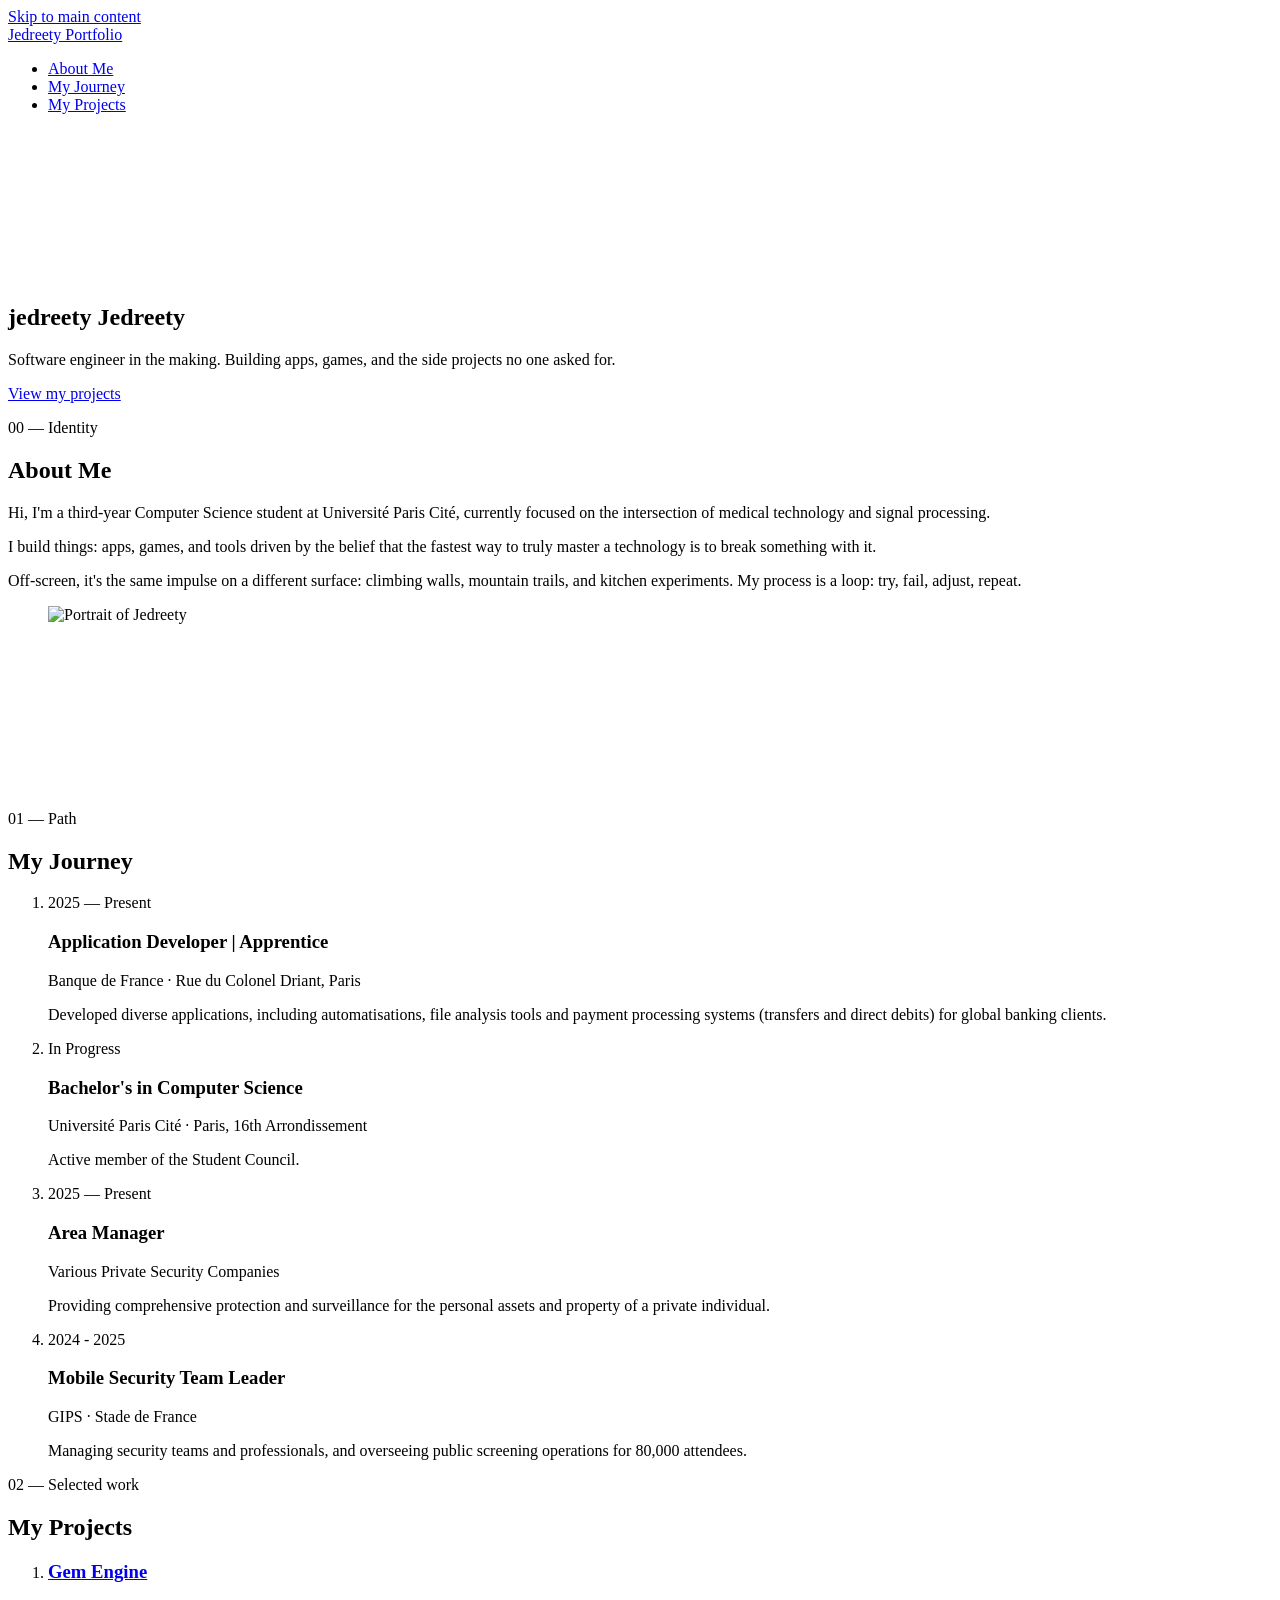
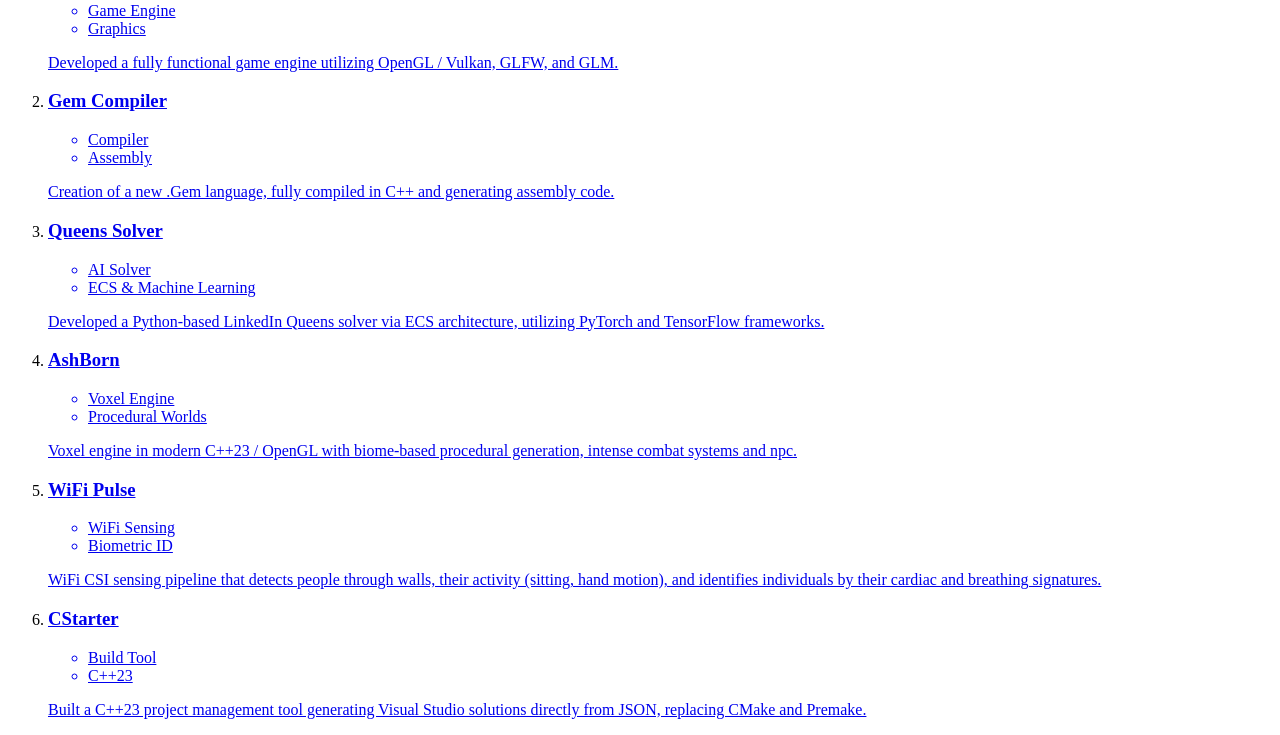
==== docs/index.html @ c73a179e "Add portfolio HTML at docs/index.html Add a new static portfolio page (docs/index.html). Includes he" ====
<!DOCTYPE html>
<html lang="en">
<head>
  <meta charset="UTF-8">
  <meta name="viewport" content="width=device-width, initial-scale=1.0">
  <meta name="theme-color" content="#050314">
  <meta name="description" content="Portfolio of Jedreety — projects, journey, and selected work.">

  <!-- Open Graph / social sharing -->
  <meta property="og:type" content="website">
  <meta property="og:title" content="Jedreety Portfolio">
  <meta property="og:description" content="Projects, journey, and selected work.">
  <!-- <meta property="og:image" content="assets/images/og-cover.jpg"> -->

  <title>Jedreety — Portfolio</title>

  <!-- Stylesheets — load order matters:
       tokens → base → components (shared atoms) → sections.
       Sections may override component defaults; the cascade
       relies on this order. -->
  <link rel="stylesheet" href="/Source/Styles/tokens.css">
  <link rel="stylesheet" href="/Source/Styles/base.css">
  <link rel="stylesheet" href="/Source/Styles/components.css">
  <link rel="stylesheet" href="/Source/Styles/header.css">
  <link rel="stylesheet" href="/Source/Styles/hero.css">
  <link rel="stylesheet" href="/Source/Styles/journey.css">
  <link rel="stylesheet" href="/Source/Styles/projects.css">

  <!-- Module entry. `defer` waits for HTML parse to finish
       before running, so DOMContentLoaded is reliable inside. -->
  <script type="module" src="/Source/Scripts/main.js" defer></script>
</head>

<body>

  <!-- =========================================================
       Skip link (a11y) — must be the first focusable element
       ========================================================= -->
  <a class="skip-link" href="#main">Skip to main content</a>


  <!-- =========================================================
       Site header (sticky)
       Brand on the left, primary nav on the right. The
       "My Projects" link is treated as a featured destination.
       ========================================================= -->
  <header class="site-header" id="site-header" data-component="header">
    <div class="site-header__inner">

      <a class="site-header__brand" href="#hero" aria-label="Jedreety Portfolio — back to top">
        <span class="site-header__brand-text"
              data-component="brand-scramble"
              data-phrases='["Jedreety Portfolio","Mehdi Portfolio"]'>Jedreety Portfolio</span>
      </a>

      <nav class="site-nav" aria-label="Primary">
        <ul class="site-nav__list">

          <li class="site-nav__item">
            <a class="site-nav__link" href="#about">About Me</a>
          </li>

          <li class="site-nav__item">
            <a class="site-nav__link" href="#journey">My Journey</a>
          </li>

          <li class="site-nav__item">
            <a class="site-nav__link site-nav__link--featured" href="#projects">My Projects</a>
          </li>

        </ul>
      </nav>

    </div>
  </header>


  <!-- =========================================================
       Main content
       ========================================================= -->
  <main id="main">

    <!-- =========================================================
         1. Hero
         The skylight video descends from the top of the viewport.
         The hero title cycles between "jedreety" and the real
         name via a Black Mirror-style character scramble
         (text-scramble.js). The aria-hidden span carries the
         visible text; the visually-hidden span carries the
         canonical name for assistive tech.
         Below the landing block, the About section lives within
         the hero — reached by scrolling, anchored by #about.
         ========================================================= -->
    <section class="hero" id="hero" aria-labelledby="hero-title">

      <video class="skylight skylight--hero"
             data-component="skylight-hero"
             autoplay muted loop playsinline
             preload="auto"
             aria-hidden="true">
        <source src="/Assets/Video/Hero/SkyLight.webm" type="video/webm">
        <source src="/Assets/Video/Hero/SkyLight.mp4"  type="video/mp4">
      </video>

      <div class="hero__cursor-glow"
           data-component="hero-cursor-glow"
           aria-hidden="true"></div>

      <div class="hero__landing">

        <h1 class="hero__title" id="hero-title">
          <span class="hero__name"
                data-component="brand-scramble"
                data-phrases='["jedreety","Mehdi"]'
                aria-hidden="true">jedreety</span>
          <span class="visually-hidden">Jedreety</span>
        </h1>

        <p class="hero__subtitle">
          Software engineer in the making. Building apps, games, and the side projects no one asked for.
        </p>

        <div class="hero__cta">
          <a class="button button--primary" href="#projects">
            View my projects
          </a>
          <!-- Alternative CTA, choose one:
          <a class="button button--ghost" href="#contact">Contact me</a>
          -->
        </div>

      </div>

      <!-- About Me — structured content sitting inside the dark
           area surrounding the skylight's landing point.
           Position & scale are tunable via three CSS variables
           on .hero__about (--about-y-shift, --about-x-shift,
           --about-scale), defined and overridden inside
           hero.css. Tune those, not this markup. -->
      <section class="hero__about" id="about" aria-labelledby="about-title">
        <div class="about-card">

          <div class="about-card__text">
            <p class="section-eyebrow">00 — Identity</p>
            <h2 class="about-card__title" id="about-title">About Me</h2>
            <div class="about-card__body">
              <p>
                Hi, I'm a third-year Computer Science student at
                Université Paris Cité, currently focused on the
                intersection of medical technology and signal processing.
              </p>
              <p>
                I build things: apps, games, and tools driven by the
                belief that the fastest way to truly master a
                technology is to break something with it.
              </p>
              <p>
                Off-screen, it's the same impulse on a different
                surface: climbing walls, mountain trails, and kitchen
                experiments. My process is a loop: try, fail, adjust, repeat.
              </p>
            </div>
          </div>

          <figure class="about-card__portrait">
            <img src="/Assets/Images/AboutMe/portrait.png"
                 alt="Portrait of Jedreety"
                 loading="lazy"
                 decoding="async">
          </figure>

        </div>
      </section>

    </section>


    <!-- =========================================================
         2. My Journey
         Vertical timeline (top → bottom). A second skylight
         video runs behind the timeline as a cascade — same
         source as the hero skylight, extended downward so the
         two sections share a luminous spine.
         Items alternate left/right via a modifier class.
         Structure is data-ready: JS will eventually replace the
         hardcoded items with entries from a data module.
         ========================================================= -->
    <section class="journey" id="journey" aria-labelledby="journey-title">

      <video class="skylight skylight--cascade"
             data-component="skylight-cascade"
             autoplay muted loop playsinline
             preload="metadata"
             aria-hidden="true">
        <source src="/Assets/Video/Hero/SkyLight.webm" type="video/webm">
        <source src="/Assets/Video/Hero/SkyLight.mp4"  type="video/mp4">
      </video>

      <div class="journey__inner">

        <header class="journey__header">
          <p class="section-eyebrow">01 — Path</p>
          <h2 class="journey__title section-title" id="journey-title">My Journey</h2>
        </header>

        <ol class="timeline" data-component="timeline">

          <li class="timeline__item timeline__item--left">
            <div class="timeline__marker" aria-hidden="true"></div>
            <article class="timeline__entry">
              <time class="timeline__date" datetime="2024">2025 — Present</time>
              <h3 class="timeline__role">Application Developer | Apprentice</h3>
              <p class="timeline__place">Banque de France · Rue du Colonel Driant, Paris</p>
              <p class="timeline__description">
                Developed diverse applications, including automatisations, file analysis tools and payment processing systems (transfers and direct debits) for global banking clients.
              </p>
            </article>
          </li>

          <li class="timeline__item timeline__item--right">
            <div class="timeline__marker" aria-hidden="true"></div>
            <article class="timeline__entry">
              <time class="timeline__date" datetime="2024">In Progress</time>
              <h3 class="timeline__role">Bachelor's in Computer Science</h3>
              <p class="timeline__place">Université Paris Cité · Paris, 16th Arrondissement</p>
              <p class="timeline__description">
                Active member of the Student Council.
              </p>
            </article>
          </li>

          <li class="timeline__item timeline__item--left">
            <div class="timeline__marker" aria-hidden="true"></div>
            <article class="timeline__entry">
              <time class="timeline__date" datetime="2024">2025 — Present</time>
              <h3 class="timeline__role">Area Manager</h3>
              <p class="timeline__place">Various Private Security Companies</p>
              <p class="timeline__description">
                Providing comprehensive protection and surveillance for the personal assets and property of a private individual.
              </p>
            </article>
          </li>

          <li class="timeline__item timeline__item--right">
            <div class="timeline__marker" aria-hidden="true"></div>
            <article class="timeline__entry">
              <time class="timeline__date" datetime="2024">2024 - 2025</time>
              <h3 class="timeline__role">Mobile Security Team Leader</h3>
              <p class="timeline__place">GIPS · Stade de France</p>
              <p class="timeline__description">
                Managing security teams and professionals, and overseeing public screening operations for 80,000 attendees.
              </p>
            </article>
          </li>

        </ol>

      </div>
    </section>


    <!-- =========================================================
         3. My Projects
         osu!-style selector. Fixed-height stage; strips cycle
         vertically, the selected one drifts left and the others
         curve to the right. The selected project's image fills
         the section backdrop (lightly blurred, with a violet/blue
         overlay that guards the section's identity from foreign
         palettes).
         Data-ready: each <li> carries data-image; JS wires the
         visuals. Add/remove items here, the JS adapts.
         ========================================================= -->
    <section class="projects" id="projects" aria-labelledby="projects-title">

      <!-- Backdrop: blurred copy of the selected project's image -->
      <div class="projects__backdrop" aria-hidden="true">
        <div class="projects__backdrop-image" data-component="projects-backdrop"></div>
        <div class="projects__backdrop-overlay"></div>
      </div>

      <!-- Liquid-glass seam: transition from the journey above -->
      <div class="projects__seam" aria-hidden="true"></div>

      <header class="projects__header">
        <p class="section-eyebrow">02 — Selected work</p>
        <h2 class="projects__title section-title" id="projects-title">My Projects</h2>
      </header>

      <div class="projects__stage" data-component="projects-carousel">
        <ol class="projects__list">

          <li class="projects__item" data-image="/Assets/Images/Projects/purple-triangle.png">
            <a class="project-strip" href="#" aria-label="Open Gem Engine">
              <div class="project-strip__bg" aria-hidden="true"></div>
              <div class="project-strip__overlay" aria-hidden="true"></div>
              <div class="project-strip__content">
                <div class="project-strip__header">
                  <h3 class="project-strip__title">Gem Engine</h3>
                  <ul class="project-strip__tags" aria-label="Tech stack">
                    <li class="project-strip__tag">Game Engine</li>
                    <li class="project-strip__tag">Graphics</li>
                  </ul>
                </div>
                <p class="project-strip__description">
                  Developed a fully functional game engine utilizing OpenGL / Vulkan, GLFW, and GLM.
                </p>
              </div>
            </a>
          </li>

          <li class="projects__item" data-image="/Assets/Images/Projects/website-2.png">
            <a class="project-strip" href="#" aria-label="Open Gem Compiler">
              <div class="project-strip__bg" aria-hidden="true"></div>
              <div class="project-strip__overlay" aria-hidden="true"></div>
              <div class="project-strip__content">
                <div class="project-strip__header">
                  <h3 class="project-strip__title">Gem Compiler</h3>
                  <ul class="project-strip__tags" aria-label="Tech stack">
                    <li class="project-strip__tag">Compiler</li>
                    <li class="project-strip__tag">Assembly</li>
                  </ul>
                </div>
                <p class="project-strip__description">
                  Creation of a new .Gem language, fully compiled in C++ and generating assembly code.
                </p>
              </div>
            </a>
          </li>

          <li class="projects__item" data-image="/Assets/Images/Projects/purple-triangle.png">
            <a class="project-strip" href="#" aria-label="Open Queens Solver">
              <div class="project-strip__bg" aria-hidden="true"></div>
              <div class="project-strip__overlay" aria-hidden="true"></div>
              <div class="project-strip__content">
                <div class="project-strip__header">
                  <h3 class="project-strip__title">Queens Solver</h3>
                  <ul class="project-strip__tags" aria-label="Tech stack">
                    <li class="project-strip__tag">AI Solver</li>
                    <li class="project-strip__tag">ECS & Machine Learning</li>
                  </ul>
                </div>
                <p class="project-strip__description">
                  Developed a Python-based LinkedIn Queens solver via ECS architecture, utilizing PyTorch and TensorFlow frameworks.
                </p>
              </div>
            </a>
          </li>

          <li class="projects__item" data-image="/Assets/Images/Projects/ashborn.png">
            <a class="project-strip" href="#" aria-label="Open AshBorn">
              <div class="project-strip__bg" aria-hidden="true"></div>
              <div class="project-strip__overlay" aria-hidden="true"></div>
              <div class="project-strip__content">
                <div class="project-strip__header">
                  <h3 class="project-strip__title">AshBorn</h3>
                  <ul class="project-strip__tags" aria-label="Tech stack">
                    <li class="project-strip__tag">Voxel Engine</li>
                    <li class="project-strip__tag">Procedural Worlds</li>
                  </ul>
                </div>
                <p class="project-strip__description">
                  Voxel engine in modern C++23 / OpenGL with biome-based procedural generation, intense combat systems and npc.
                </p>
              </div>
            </a>
          </li>

          <li class="projects__item" data-image="/Assets/Images/Projects/wifi-pulse.png">
            <a class="project-strip" href="#" aria-label="Open WiFi Pulse">
              <div class="project-strip__bg" aria-hidden="true"></div>
              <div class="project-strip__overlay" aria-hidden="true"></div>
              <div class="project-strip__content">
                <div class="project-strip__header">
                  <h3 class="project-strip__title">WiFi Pulse</h3>
                  <ul class="project-strip__tags" aria-label="Tech stack">
                    <li class="project-strip__tag">WiFi Sensing</li>
                    <li class="project-strip__tag">Biometric ID</li>
                  </ul>
                </div>
                <p class="project-strip__description">
                  WiFi CSI sensing pipeline that detects people through walls, their activity (sitting, hand motion), and identifies individuals by their cardiac and breathing signatures.
                </p>
              </div>
            </a>
          </li>

          <li class="projects__item" data-image="/Assets/Images/Projects/cstarter.png">
            <a class="project-strip" href="#" aria-label="Open CStarter">
              <div class="project-strip__bg" aria-hidden="true"></div>
              <div class="project-strip__overlay" aria-hidden="true"></div>
              <div class="project-strip__content">
                <div class="project-strip__header">
                  <h3 class="project-strip__title">CStarter</h3>
                  <ul class="project-strip__tags" aria-label="Tech stack">
                    <li class="project-strip__tag">Build Tool</li>
                    <li class="project-strip__tag">C++23</li>
                  </ul>
                </div>
                <p class="project-strip__description">
                  Built a C++23 project management tool generating Visual Studio solutions directly from JSON, replacing CMake and Premake.
                </p>
              </div>
            </a>
          </li>

        </ol>
      </div>
    </section>

  </main>

</body>
</html>
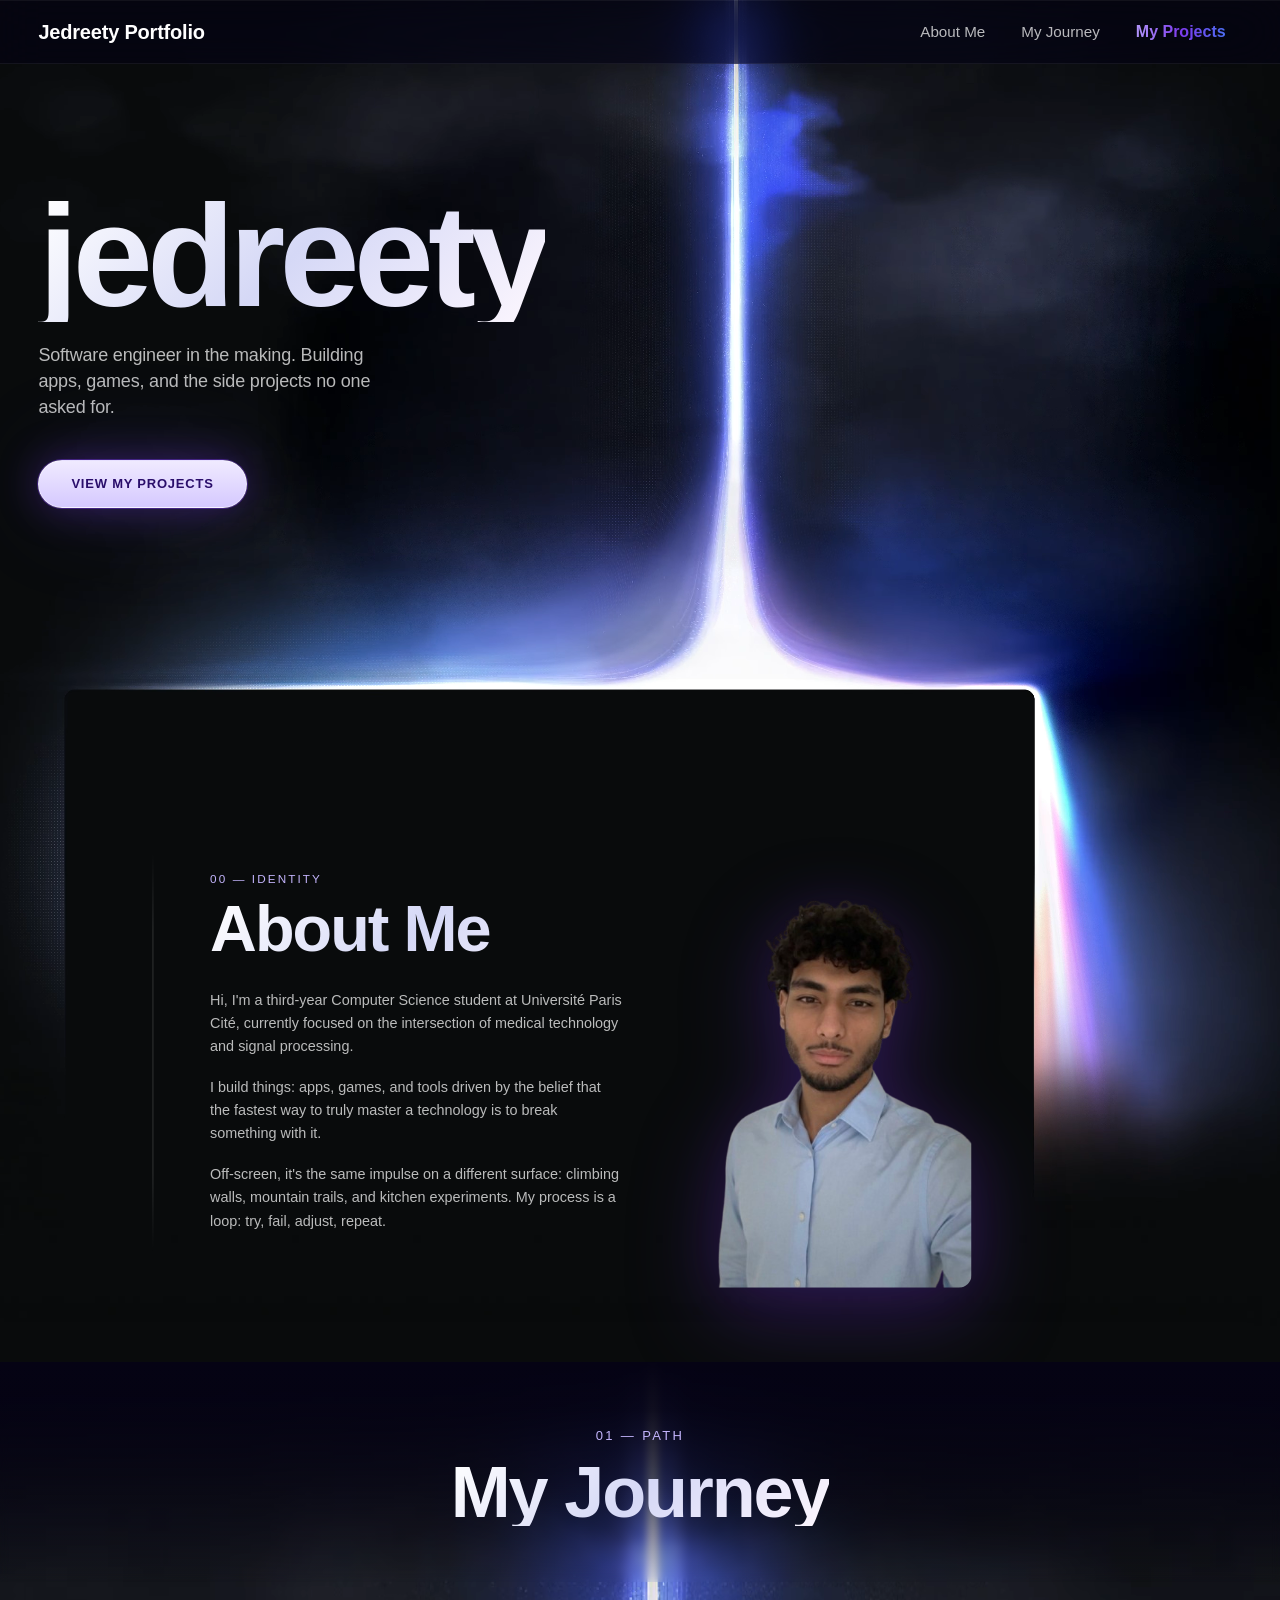
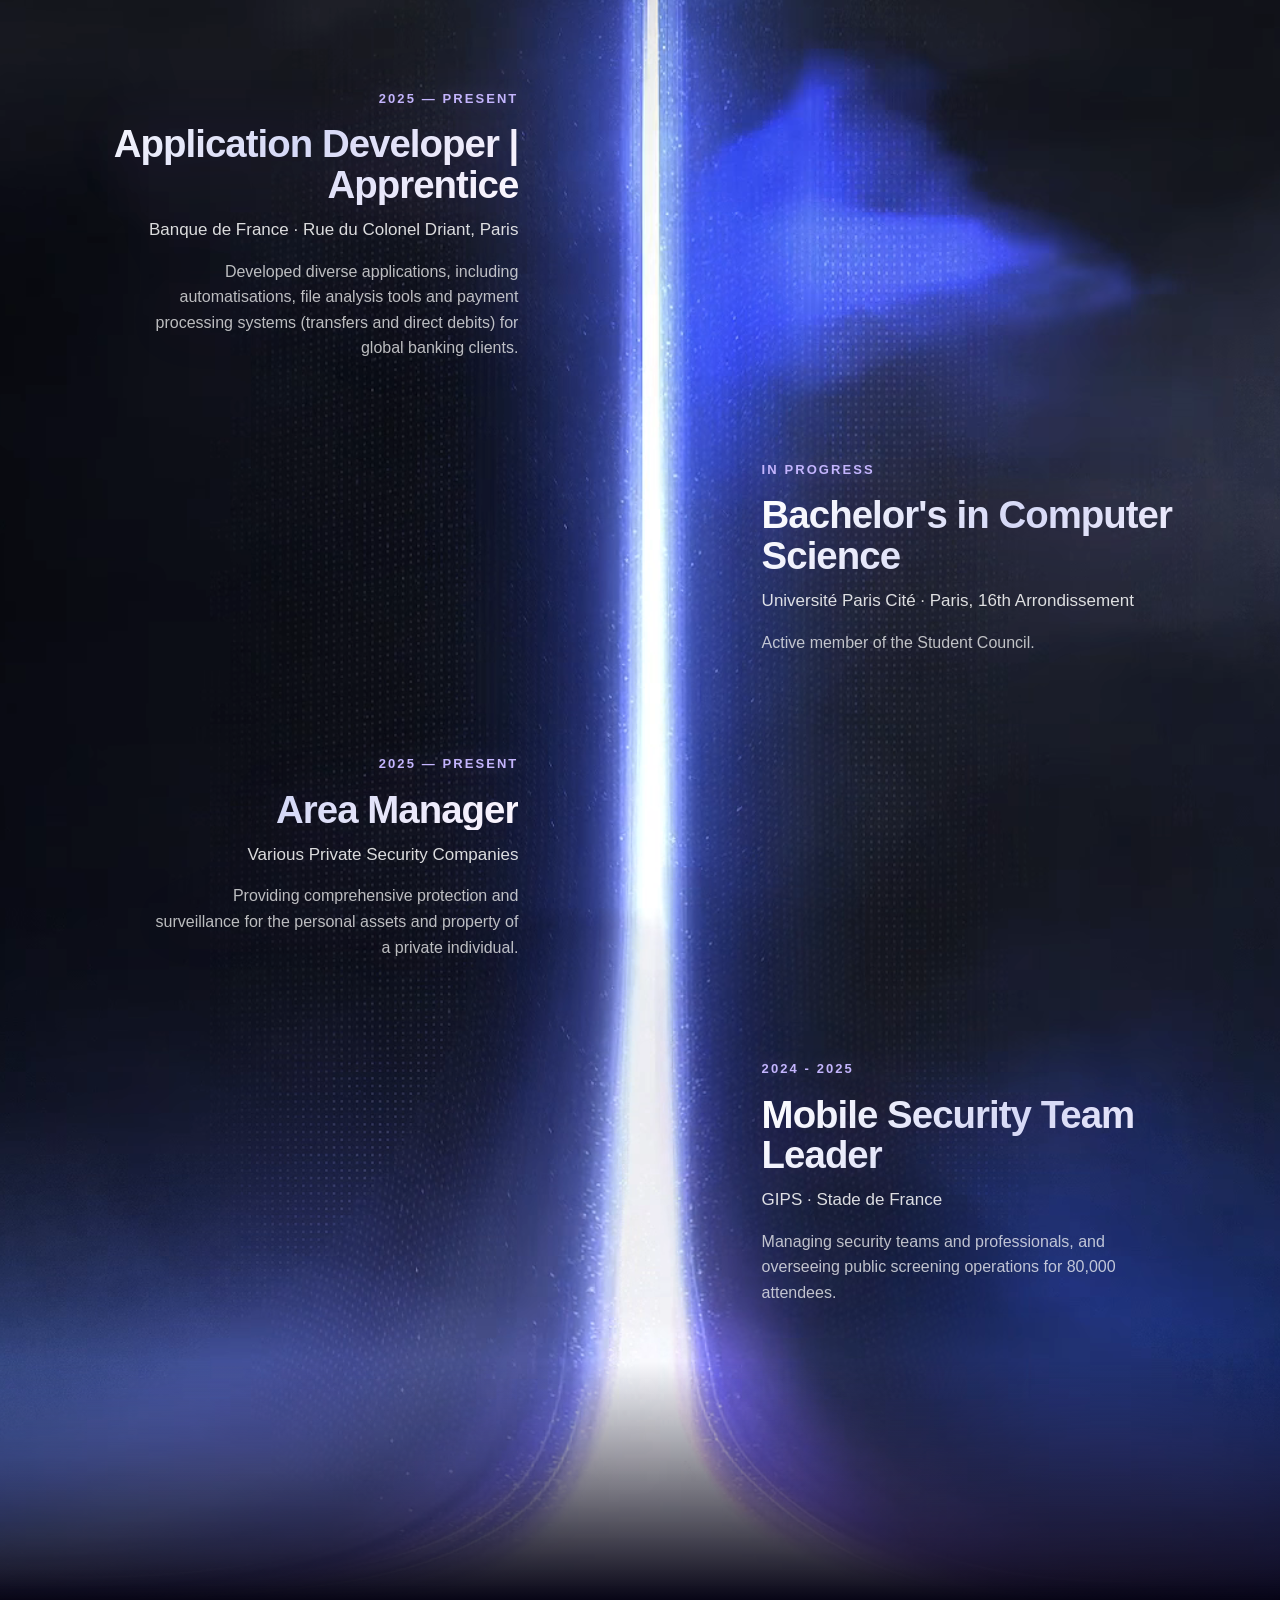
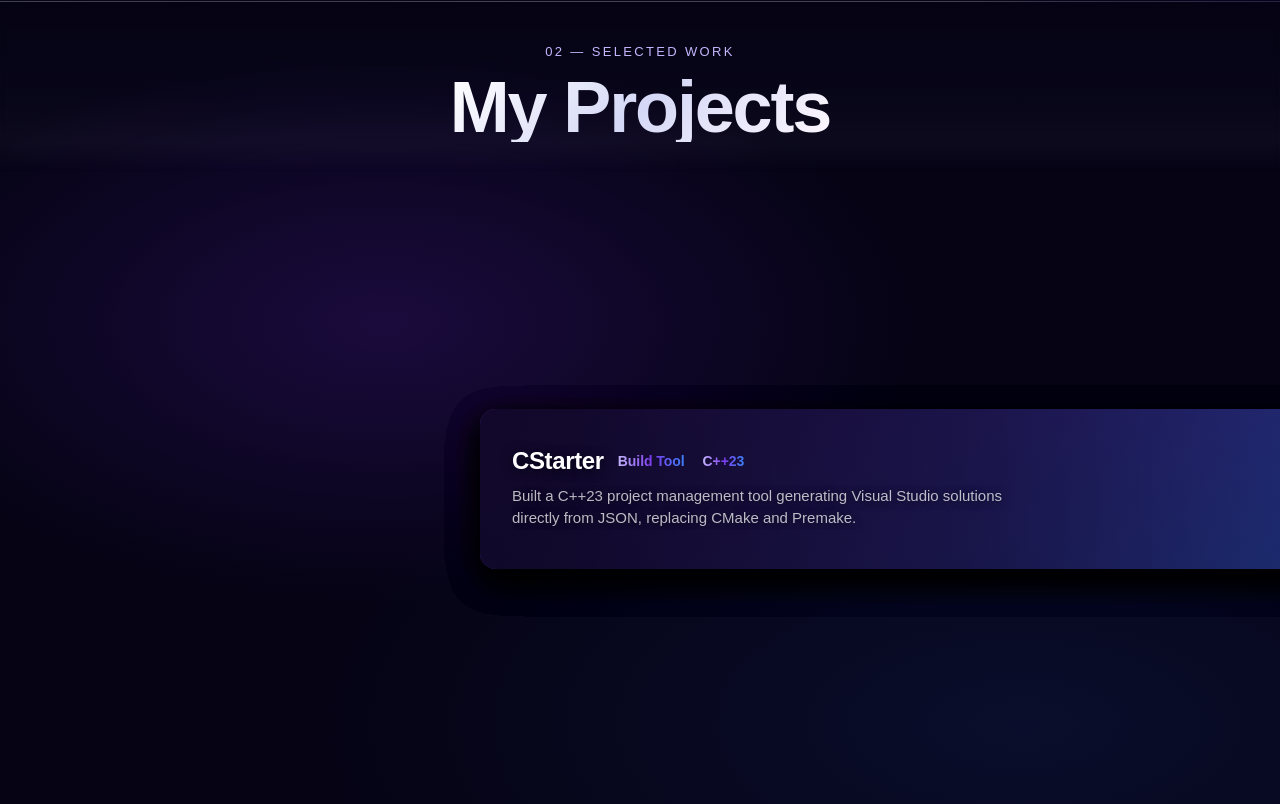
==== commit 1380aac4: "Update index.html" ====
--- a/docs/index.html
+++ b/docs/index.html
@@ -18,17 +18,17 @@
        tokens → base → components (shared atoms) → sections.
        Sections may override component defaults; the cascade
        relies on this order. -->
-  <link rel="stylesheet" href="/Source/Styles/tokens.css">
-  <link rel="stylesheet" href="/Source/Styles/base.css">
-  <link rel="stylesheet" href="/Source/Styles/components.css">
-  <link rel="stylesheet" href="/Source/Styles/header.css">
-  <link rel="stylesheet" href="/Source/Styles/hero.css">
-  <link rel="stylesheet" href="/Source/Styles/journey.css">
-  <link rel="stylesheet" href="/Source/Styles/projects.css">
+  <link rel="stylesheet" href="/docs/Styles/tokens.css">
+  <link rel="stylesheet" href="/docs/Styles/base.css">
+  <link rel="stylesheet" href="/docs/Styles/components.css">
+  <link rel="stylesheet" href="/docs/Styles/header.css">
+  <link rel="stylesheet" href="/docs/Styles/hero.css">
+  <link rel="stylesheet" href="/docs/Styles/journey.css">
+  <link rel="stylesheet" href="/docs/Styles/projects.css">
 
   <!-- Module entry. `defer` waits for HTML parse to finish
        before running, so DOMContentLoaded is reliable inside. -->
-  <script type="module" src="/Source/Scripts/main.js" defer></script>
+  <script type="module" src="/docs/Scripts/main.js" defer></script>
 </head>
 
 <body>
@@ -98,8 +98,8 @@
              autoplay muted loop playsinline
              preload="auto"
              aria-hidden="true">
-        <source src="/Assets/Video/Hero/SkyLight.webm" type="video/webm">
-        <source src="/Assets/Video/Hero/SkyLight.mp4"  type="video/mp4">
+        <source src="/docs/Assets/Video/Hero/SkyLight.webm" type="video/webm">
+        <source src="/docs/Assets/Video/Hero/SkyLight.mp4"  type="video/mp4">
       </video>
 
       <div class="hero__cursor-glow"
@@ -163,7 +163,7 @@
           </div>
 
           <figure class="about-card__portrait">
-            <img src="/Assets/Images/AboutMe/portrait.png"
+            <img src="/docs/Assets/Images/AboutMe/portrait.png"
                  alt="Portrait of Jedreety"
                  loading="lazy"
                  decoding="async">
@@ -192,8 +192,8 @@
              autoplay muted loop playsinline
              preload="metadata"
              aria-hidden="true">
-        <source src="/Assets/Video/Hero/SkyLight.webm" type="video/webm">
-        <source src="/Assets/Video/Hero/SkyLight.mp4"  type="video/mp4">
+        <source src="/docs/Assets/Video/Hero/SkyLight.webm" type="video/webm">
+        <source src="/docs/Assets/Video/Hero/SkyLight.mp4"  type="video/mp4">
       </video>
 
       <div class="journey__inner">
@@ -289,7 +289,7 @@
       <div class="projects__stage" data-component="projects-carousel">
         <ol class="projects__list">
 
-          <li class="projects__item" data-image="/Assets/Images/Projects/purple-triangle.png">
+          <li class="projects__item" data-image="/docs/Assets/Images/Projects/purple-triangle.png">
             <a class="project-strip" href="#" aria-label="Open Gem Engine">
               <div class="project-strip__bg" aria-hidden="true"></div>
               <div class="project-strip__overlay" aria-hidden="true"></div>
@@ -308,7 +308,7 @@
             </a>
           </li>
 
-          <li class="projects__item" data-image="/Assets/Images/Projects/website-2.png">
+          <li class="projects__item" data-image="/docs/Assets/Images/Projects/website-2.png">
             <a class="project-strip" href="#" aria-label="Open Gem Compiler">
               <div class="project-strip__bg" aria-hidden="true"></div>
               <div class="project-strip__overlay" aria-hidden="true"></div>
@@ -327,7 +327,7 @@
             </a>
           </li>
 
-          <li class="projects__item" data-image="/Assets/Images/Projects/purple-triangle.png">
+          <li class="projects__item" data-image="/docs/Assets/Images/Projects/purple-triangle.png">
             <a class="project-strip" href="#" aria-label="Open Queens Solver">
               <div class="project-strip__bg" aria-hidden="true"></div>
               <div class="project-strip__overlay" aria-hidden="true"></div>
@@ -346,7 +346,7 @@
             </a>
           </li>
 
-          <li class="projects__item" data-image="/Assets/Images/Projects/ashborn.png">
+          <li class="projects__item" data-image="/docs/Assets/Images/Projects/ashborn.png">
             <a class="project-strip" href="#" aria-label="Open AshBorn">
               <div class="project-strip__bg" aria-hidden="true"></div>
               <div class="project-strip__overlay" aria-hidden="true"></div>
@@ -365,7 +365,7 @@
             </a>
           </li>
 
-          <li class="projects__item" data-image="/Assets/Images/Projects/wifi-pulse.png">
+          <li class="projects__item" data-image="/docs/Assets/Images/Projects/wifi-pulse.png">
             <a class="project-strip" href="#" aria-label="Open WiFi Pulse">
               <div class="project-strip__bg" aria-hidden="true"></div>
               <div class="project-strip__overlay" aria-hidden="true"></div>
@@ -384,7 +384,7 @@
             </a>
           </li>
 
-          <li class="projects__item" data-image="/Assets/Images/Projects/cstarter.png">
+          <li class="projects__item" data-image="/docs/Assets/Images/Projects/cstarter.png">
             <a class="project-strip" href="#" aria-label="Open CStarter">
               <div class="project-strip__bg" aria-hidden="true"></div>
               <div class="project-strip__overlay" aria-hidden="true"></div>
--- a/docs/Styles/tokens.css
+++ b/docs/Styles/tokens.css
@@ -0,0 +1,109 @@
+/* =========================================================
+   Design tokens
+   Single source of truth for the visual identity. Every
+   other stylesheet reads from here — change a value below
+   and the whole site follows.
+   ========================================================= */
+
+/* Fonts (Fontshare). Swap by editing the URL only. */
+@import url('https://api.fontshare.com/v2/css?f[]=cabinet-grotesk@500,700,800&f[]=satoshi@400,500,700&display=swap');
+
+:root {
+
+  /* -- Backgrounds --------------------------------------- */
+  --bg-deep:        #050314;   /* near-black, violet undertone     */
+  --bg-section:     #0a0820;   /* one notch lighter for sections   */
+  --bg-elevated:    #14112e;   /* elevated surfaces (strips, cards) */
+
+  /* -- Violet / blue scale ------------------------------- */
+  --violet-100:     #e9d5ff;
+  --violet-300:     #c4b5fd;
+  --violet-500:     #7c3aed;   /* primary */
+  --violet-700:     #5b21b6;
+  --blue-500:       #3b82f6;
+  --blue-700:       #1e3a8a;
+  --blue-900:       #0f172a;
+
+  /* -- Luminous accents ---------------------------------- */
+  --white:          #ffffff;
+  --off-white:      #fdf7fe;   /* warm white for accent text */
+
+  /* -- Text ---------------------------------------------- */
+  --text-primary:   #ffffff;
+  --text-secondary: rgba(255, 255, 255, 0.72);
+  --text-tertiary:  rgba(255, 255, 255, 0.5);
+  --text-on-light:  #2a0e6b;   /* for buttons on light bg */
+
+  /* -- Selection ----------------------------------------- */
+  --selection-bg:   rgba(107, 61, 180, 0.25);
+
+  /* -- Gradients ----------------------------------------- */
+  --gradient-title: linear-gradient(
+    135deg,
+    var(--white)     0%,
+    #d5d8f6         50%,
+    var(--off-white) 100%
+  );
+  --gradient-violet-blue: linear-gradient(
+    180deg,
+    var(--violet-500) 0%,
+    var(--blue-700)   100%
+  );
+  --gradient-button: linear-gradient(
+    180deg,
+    #f0eaff 0%,
+    #d5c9ff 100%
+  );
+  /* Animated rainbow used by the featured nav link and the
+     project-strip tags. Defined once, consumed by name. */
+  --gradient-rainbow: linear-gradient(
+    90deg,
+    var(--violet-300) 0%,
+    var(--violet-500) 25%,
+    var(--blue-500)   50%,
+    var(--violet-500) 75%,
+    var(--violet-300) 100%
+  );
+
+  /* -- Typography ---------------------------------------- */
+  --font-display:   'Cabinet Grotesk', -apple-system, BlinkMacSystemFont, sans-serif;
+  --font-body:      'Satoshi',        -apple-system, BlinkMacSystemFont, sans-serif;
+
+  /* -- Layout -------------------------------------------- */
+  --header-height:      64px;
+  --container-max:      1280px;
+  --container-padding:  clamp(1.25rem, 3vw, 2.5rem);
+  --about-max-width:    950px;
+
+  /* -- Spacing scale ------------------------------------- */
+  --space-1:   0.25rem;
+  --space-2:   0.5rem;
+  --space-3:   0.75rem;
+  --space-4:   1rem;
+  --space-5:   1.25rem;
+  --space-6:   1.5rem;
+  --space-8:   2rem;
+  --space-10:  2.5rem;
+  --space-12:  3rem;
+  --space-16:  4rem;
+  --space-20:  5rem;
+  --space-24:  6rem;
+
+  /* -- Effects ------------------------------------------- */
+  --blur-glass:   saturate(180%) blur(20px);
+  --shadow-glow:  0 0 80px rgba(124, 58, 237, 0.3);
+
+  /* -- Motion -------------------------------------------- */
+  --ease-out:        cubic-bezier(0.22, 1, 0.36, 1);
+  --ease-in-out:     cubic-bezier(0.65, 0, 0.35, 1);
+  --transition-fast: 180ms var(--ease-out);
+  --transition-base: 250ms var(--ease-out);
+  --transition-slow: 600ms var(--ease-out);
+
+  /* -- Z-index scale ------------------------------------- */
+  --z-skylight:    1;
+  --z-content:     2;
+  --z-overlay:     3;
+  --z-header:      10;
+  --z-skip-link:   100;
+}
--- a/docs/Styles/base.css
+++ b/docs/Styles/base.css
@@ -0,0 +1,120 @@
+/* =========================================================
+   Base
+   Reset, body defaults, global behavior, a11y utilities.
+   No component-specific styles live here.
+   ========================================================= */
+
+*,
+*::before,
+*::after {
+  box-sizing: border-box;
+}
+
+/* Lock horizontal axis at the document level. We use `clip`
+   instead of `hidden` because `hidden` creates a scroll
+   container, which breaks `position: fixed` descendants
+   (notably the site header). */
+html,
+body {
+  overflow-x: clip;
+}
+
+html {
+  scroll-behavior: smooth;
+  /* Offset anchor jumps by the fixed header height so
+     section anchors don't land under it. Was previously
+     in header.css — moved here because it's a global
+     concern, not a header concern. */
+  scroll-padding-top: var(--header-height);
+  -webkit-text-size-adjust: 100%;
+          text-size-adjust: 100%;
+}
+
+@media (prefers-reduced-motion: reduce) {
+  html { scroll-behavior: auto; }
+}
+
+body {
+  margin: 0;
+  background: var(--bg-deep);
+  color: var(--text-primary);
+  font-family: var(--font-body);
+  font-size: 1rem;
+  line-height: 1.5;
+  font-weight: 400;
+  -webkit-font-smoothing: antialiased;
+  -moz-osx-font-smoothing: grayscale;
+  text-rendering: optimizeLegibility;
+}
+
+img,
+video {
+  display: block;
+  max-width: 100%;
+}
+
+ol,
+ul {
+  list-style: none;
+  padding: 0;
+  margin: 0;
+}
+
+h1, h2, h3, h4, p {
+  margin: 0;
+}
+
+a {
+  color: inherit;
+  text-decoration: none;
+}
+
+/* Global selection — themed, no inherited text-shadow.
+   Section-specific overrides are unnecessary now that this
+   sets the baseline. */
+::selection {
+  background-color: var(--selection-bg);
+  color: var(--off-white);
+  text-shadow: none;
+}
+
+
+/* =========================================================
+   A11y utilities
+   ========================================================= */
+
+/* Visually hidden but exposed to assistive tech. Used by
+   the hero h1 (clean reading, bypassing scramble spans)
+   and the about figure heading. */
+.visually-hidden {
+  position: absolute;
+  width: 1px;
+  height: 1px;
+  padding: 0;
+  margin: -1px;
+  overflow: hidden;
+  clip: rect(0, 0, 0, 0);
+  white-space: nowrap;
+  border: 0;
+}
+
+/* Skip link — invisible until focused. Lets keyboard users
+   jump past the header straight to <main>. */
+.skip-link {
+  position: absolute;
+  top: -100px;
+  left: var(--space-4);
+  z-index: var(--z-skip-link);
+  padding: var(--space-3) var(--space-5);
+  background: var(--white);
+  color: var(--bg-deep);
+  font-weight: 600;
+  border-radius: 8px;
+  transition: top var(--transition-base);
+}
+
+.skip-link:focus {
+  top: var(--space-4);
+  outline: 2px solid var(--violet-300);
+  outline-offset: 2px;
+}
--- a/docs/Styles/components.css
+++ b/docs/Styles/components.css
@@ -0,0 +1,138 @@
+/* =========================================================
+   Components
+   Shared atoms used by 2+ sections. Lives between base
+   (global reset) and the section files (composition).
+   Add a rule here when a selector starts repeating across
+   sections — not before.
+   ========================================================= */
+
+
+/* =========================================================
+   Section eyebrow
+   Small uppercase label sitting above section titles
+   (Journey, Projects, About). Used in 3 places — earns
+   its keep here.
+   ========================================================= */
+
+.section-eyebrow {
+  font-family: var(--font-body);
+  font-size: 0.8125rem;
+  font-weight: 500;
+  letter-spacing: 0.18em;
+  text-transform: uppercase;
+  color: var(--violet-300);
+  margin: 0;
+}
+
+
+/* =========================================================
+   Section title
+   The big gradient heading used by Journey and Projects.
+   About has its own variant inside hero.css since it sits
+   in a different visual context (inside the skylight).
+   ========================================================= */
+
+.section-title {
+  font-family: var(--font-display);
+  font-size: clamp(2.75rem, 6vw, 4.5rem);
+  font-weight: 800;
+  line-height: 0.95;
+  letter-spacing: -0.03em;
+  margin: 0;
+
+  background: var(--gradient-title);
+  -webkit-background-clip: text;
+          background-clip: text;
+  -webkit-text-fill-color: transparent;
+}
+
+
+/* =========================================================
+   Button
+   Pill-shaped CTA. Currently only the primary variant
+   exists; add modifiers here when a second style appears
+   instead of redefining the base elsewhere.
+   ========================================================= */
+
+.button {
+  position: relative;
+  isolation: isolate;
+  display: inline-flex;
+  align-items: center;
+  gap: var(--space-2);
+  height: 48px;
+  padding: 0 var(--space-8);
+  border-radius: 9999px;
+  border: 1px solid rgba(255, 255, 255, 0.4);
+  font-family: var(--font-display);
+  font-size: 0.8125rem;
+  font-weight: 700;
+  text-transform: uppercase;
+  letter-spacing: 0.06em;
+  text-decoration: none;
+  cursor: pointer;
+  transition:
+    transform  var(--transition-base),
+    box-shadow var(--transition-base);
+}
+
+.button--primary {
+  background: var(--gradient-button);
+  color: var(--text-on-light);
+  box-shadow:
+    0 0 0   1px rgba(124, 58, 237, 0.40),
+    0 0 40px    rgba(124, 58, 237, 0.35),
+    0 0 100px   rgba(99, 102, 241, 0.18);
+}
+
+.button--primary:hover {
+  transform: translateY(-1px);
+  box-shadow:
+    0 0 0   1px rgba(124, 58, 237, 0.60),
+    0 0 60px    rgba(124, 58, 237, 0.55),
+    0 0 140px   rgba(99, 102, 241, 0.28);
+}
+
+.button--primary:focus-visible {
+  outline: 2px solid var(--violet-300);
+  outline-offset: 4px;
+}
+
+
+/* =========================================================
+   Rainbow text — shared animation
+   Animated gradient used by the featured nav link and the
+   project-strip tags. Defined once here so both consumers
+   stay in sync if we re-time it.
+   ========================================================= */
+
+.rainbow-text {
+  background: var(--gradient-rainbow);
+  background-size: 200% 100%;
+  -webkit-background-clip: text;
+          background-clip: text;
+  -webkit-text-fill-color: transparent;
+  animation: rainbow-text-shift 4s linear infinite;
+}
+
+@keyframes rainbow-text-shift {
+  0%   { background-position:   0% 50%; }
+  100% { background-position: 200% 50%; }
+}
+
+@media (prefers-reduced-motion: reduce) {
+  .rainbow-text { animation: none; }
+}
+
+
+/* =========================================================
+   Scramble char
+   Emitted by text-scramble.js around the in-flight
+   characters. Currently inherits parent color; styled
+   here in case we want to give it dedicated treatment
+   later (color flicker, glyph shadow, etc.).
+   ========================================================= */
+
+.scramble-char {
+  color: inherit;
+}
--- a/docs/Styles/header.css
+++ b/docs/Styles/header.css
@@ -0,0 +1,172 @@
+/* =========================================================
+   Site header
+   Liquid-glass navigation, fixed at the top of the viewport,
+   above all content. The "My Projects" link gets a featured
+   treatment (animated rainbow text shared with project tags).
+   ========================================================= */
+
+
+/* =========================================================
+   Shell
+   ========================================================= */
+
+.site-header {
+  position: fixed;
+  top: 0;
+  left: 0;
+  right: 0;
+  z-index: var(--z-header);
+  height: var(--header-height);
+}
+
+/* Glass layer on a pseudo-element so the header's own
+   content (text, focus rings) isn't affected by the
+   blur or background. */
+.site-header::before {
+  content: '';
+  position: absolute;
+  inset: 0;
+  z-index: -1;
+
+  background: rgba(5, 3, 20, 0.55);
+  -webkit-backdrop-filter: blur(24px) saturate(200%);
+          backdrop-filter: blur(24px) saturate(200%);
+
+  border-bottom: 1px solid rgba(255, 255, 255, 0.06);
+  box-shadow:  inset 0 1px 0 rgba(255, 255, 255, 0.05);
+}
+
+/* Fallback for browsers without backdrop-filter (rare now):
+   solid darker bg so text stays readable over content. */
+@supports not (backdrop-filter: blur(1px)) {
+  .site-header::before {
+    background: rgba(5, 3, 20, 0.92);
+  }
+}
+
+.site-header__inner {
+  height: 100%;
+  max-width: var(--container-max);
+  margin: 0 auto;
+  padding: 0 var(--container-padding);
+  display: flex;
+  align-items: center;
+  justify-content: space-between;
+  gap: var(--space-6);
+}
+
+
+/* =========================================================
+   Brand
+   ========================================================= */
+
+.site-header__brand {
+  font-family: var(--font-display);
+  font-size: 1.25rem;
+  font-weight: 700;
+  letter-spacing: -0.01em;
+  color: var(--text-primary);
+  transition: opacity var(--transition-fast);
+}
+
+.site-header__brand-text {
+  display: inline-block;
+  white-space: nowrap;
+}
+
+.site-header__brand:hover {
+  opacity: 0.75;
+}
+
+.site-header__brand:focus-visible {
+  outline: 2px solid var(--violet-300);
+  outline-offset: 4px;
+  border-radius: 4px;
+}
+
+
+/* =========================================================
+   Nav
+   ========================================================= */
+
+.site-nav__list {
+  display: flex;
+  align-items: center;
+  gap: var(--space-1);
+}
+
+.site-nav__link {
+  display: inline-flex;
+  align-items: center;
+  padding: var(--space-2) var(--space-4);
+  font-family: var(--font-body);
+  font-size: 0.95rem;
+  font-weight: 500;
+  color: var(--text-secondary);
+  border-radius: 9999px;
+  transition:
+    color            var(--transition-fast),
+    background-color var(--transition-fast);
+}
+
+.site-nav__link:hover {
+  color: var(--text-primary);
+  background-color: rgba(255, 255, 255, 0.05);
+}
+
+.site-nav__link:focus-visible {
+  outline: 2px solid var(--violet-300);
+  outline-offset: 2px;
+  color: var(--text-primary);
+}
+
+
+/* =========================================================
+   Featured link — "My Projects"
+   Uses the shared rainbow gradient + keyframe from
+   components.css. Don't redefine the animation here.
+   ========================================================= */
+
+.site-nav__link--featured {
+  font-size: 1rem;
+  font-weight: 700;
+
+  background: var(--gradient-rainbow);
+  background-size: 200% 100%;
+  -webkit-background-clip: text;
+          background-clip: text;
+  -webkit-text-fill-color: transparent;
+
+  animation: rainbow-text-shift 4s linear infinite;
+  transition: filter 400ms var(--ease-out);
+}
+
+/* Override the parent .site-nav__link:hover (which would
+   add a translucent pill bg behind transparent-fill text). */
+.site-nav__link--featured:hover {
+  background-color: transparent;
+  filter: brightness(1.6);
+}
+
+.site-nav__link--featured:focus-visible {
+  outline: 2px solid var(--violet-300);
+  outline-offset: 4px;
+  border-radius: 4px;
+}
+
+@media (prefers-reduced-motion: reduce) {
+  .site-nav__link--featured { animation: none; }
+}
+
+
+/* =========================================================
+   Responsive
+   ========================================================= */
+
+@media (max-width: 580px) {
+  .site-nav__link { font-size: 0.8rem; }
+}
+
+@media (max-width: 550px) {
+  .site-nav__link { font-size: 0.7rem; }
+}
--- a/docs/Styles/hero.css
+++ b/docs/Styles/hero.css
@@ -0,0 +1,319 @@
+/* =========================================================
+   Hero
+   Two stacked blocks:
+   1) .hero__landing  — full viewport: title, subtitle, CTA.
+   2) .hero__about    — the about content, reached by
+                        scrolling. Lives visually inside the
+                        dark zone of the skylight video.
+
+   The skylight video, the cursor glow, and the about card
+   are all positioned absolutely relative to .hero so they
+   compose as one scene rather than as three sections.
+   ========================================================= */
+
+.hero {
+  position: relative;
+  background: var(--bg-deep);
+  overflow-x: hidden;
+  overflow-y: visible;
+  padding-top: var(--header-height);
+  z-index: 1;
+}
+
+/* Soft fallback glow at the top — visible even if the
+   skylight video fails to load or is suppressed by
+   reduced-motion. Keeps the page from looking flat. */
+.hero::before {
+  content: '';
+  position: absolute;
+  top: 0;
+  left: 50%;
+  transform: translateX(-50%);
+  width: min(800px, 80vw);
+  height: 100vh;
+  background: radial-gradient(
+    ellipse 40% 70% at 50% 0%,
+    rgba(196, 181, 253, 0.35) 0%,
+    rgba(124,  58, 237, 0.15) 30%,
+    transparent               70%
+  );
+  pointer-events: none;
+  z-index: 0;
+}
+
+
+/* =========================================================
+   Skylight — decorative video at the top of the hero
+   ========================================================= */
+
+.skylight--hero {
+  position: absolute;
+  top: 0;
+  left: 50%;
+  transform: translateX(-50%);
+  height: 100%;
+  width: 100%;
+
+  object-fit: cover;
+  object-position: 50% 0%;
+  pointer-events: none;
+  z-index: var(--z-skylight);
+}
+
+
+/* =========================================================
+   Cursor glow — additive halo tracking the cursor
+   Sits ABOVE the skylight, brightens what's underneath via
+   screen blend. JS sets --mx / --my in pixels relative to
+   .hero (see hero-cursor-glow.js).
+   ========================================================= */
+
+.hero__cursor-glow {
+  position: absolute;
+  inset: 0;
+  pointer-events: none;
+  z-index: var(--z-content);
+
+  --mx: 50%;
+  --my: 30%;
+  --glow-size: 380px;
+
+  background: radial-gradient(
+    circle var(--glow-size) at var(--mx) var(--my),
+    rgba(216, 200, 255, 0.12) 0%,
+    rgba(124,  58, 237, 0.05) 40%,
+    transparent               75%
+  );
+  mix-blend-mode: screen;
+
+  opacity: 0;
+  transition: opacity 400ms var(--ease-out);
+}
+
+.hero__cursor-glow.is-active {
+  opacity: 1;
+}
+
+@media (prefers-reduced-motion: reduce) {
+  .hero__cursor-glow { display: none; }
+}
+
+
+/* =========================================================
+   Landing — first viewport
+   ========================================================= */
+
+.hero__landing {
+  position: relative;
+  z-index: var(--z-content);
+  min-height: calc(100vh - var(--header-height));
+  display: flex;
+  flex-direction: column;
+  justify-content: flex-start;
+  align-items: flex-start;
+  max-width: var(--container-max);
+  margin: 0 auto;
+  padding:
+    clamp(3rem, 20vh, 8rem)
+    var(--container-padding)
+    var(--space-8);
+}
+
+.hero__title {
+  position: relative;
+  display: inline-block;
+  font-family: var(--font-display);
+  font-size: clamp(3.5rem, 12vw, 9rem);
+  font-weight: 700;
+  line-height: 0.9;
+  letter-spacing: -0.04em;
+  margin: 0;
+}
+
+.hero__name {
+  display: block;
+  background: var(--gradient-title);
+  -webkit-background-clip: text;
+          background-clip: text;
+  -webkit-text-fill-color: transparent;
+}
+
+.hero__subtitle {
+  margin-top: var(--space-5);
+  max-width: 36ch;
+  font-size: clamp(1rem, 1.5vw, 1.125rem);
+  line-height: 1.45;
+  letter-spacing: -0.01em;
+  color: var(--text-secondary);
+}
+
+.hero__cta {
+  margin-top: var(--space-10);
+  display: flex;
+  gap: var(--space-4);
+  flex-wrap: wrap;
+}
+
+
+/* =========================================================
+   About — structured content inside the hero
+   Sits in the dark side of the skylight beam.
+
+   Position & scale are exposed as CSS variables so they
+   can be tuned without touching three different media
+   queries below. Defaults are overridden inside the
+   responsive blocks.
+   ========================================================= */
+
+.hero__about {
+  --about-y-shift: -160px;   /* vertical pull into the beam     */
+  --about-x-shift:  0;       /* horizontal nudge (desktop only) */
+  --about-scale:    0.9;     /* compresses the card slightly    */
+
+  position: relative;
+  z-index: var(--z-content);
+  max-width: var(--container-max);
+  /* Negative margin (not transform-Y) so the shift actually
+     shortens the hero's height — a transform would leave a
+     gap below. */
+  margin: var(--about-y-shift) auto 0;
+  padding: 0;
+  transform: translateX(var(--about-x-shift)) scale(var(--about-scale));
+  transform-origin: left center;
+}
+
+.about-card {
+  position: relative;
+  display: grid;
+  grid-template-columns: 1.5fr 1fr;
+  gap: clamp(var(--space-8), 5vw, var(--space-16));
+  align-items: center;
+  max-width: var(--about-max-width);
+  padding:
+    clamp(var(--space-8), 4vw, var(--space-12))
+    clamp(var(--space-6), 8vw, var(--space-10));
+}
+
+/* Vertical accent line — echoes the white divider from
+   the design reference, without dominating. */
+.about-card::before {
+  content: '';
+  position: absolute;
+  top: 14%;
+  bottom: 14%;
+  left: 0;
+  width: 1px;
+  background: linear-gradient(
+    to bottom,
+    transparent              0%,
+    rgba(255, 255, 255, 0.18) 20%,
+    rgba(255, 255, 255, 0.18) 80%,
+    transparent              100%
+  );
+}
+
+.about-card__text {
+  padding-left: clamp(var(--space-4), 2vw, var(--space-6));
+}
+
+.about-card__title {
+  font-family: var(--font-display);
+  font-size: clamp(2.5rem, 6vw, 4.5rem);
+  font-weight: 800;
+  line-height: 0.95;
+  letter-spacing: -0.03em;
+  margin: var(--space-3) 0 var(--space-8);
+
+  background: var(--gradient-title);
+  -webkit-background-clip: text;
+          background-clip: text;
+  -webkit-text-fill-color: transparent;
+}
+
+.about-card__body {
+  display: flex;
+  flex-direction: column;
+  gap: var(--space-5);
+  max-width: 52ch;
+}
+
+.about-card__body p {
+  font-family: var(--font-body);
+  font-size: clamp(1rem, 1.15vw, 1.125rem);
+  line-height: 1.6;
+  color: var(--text-secondary);
+}
+
+.about-card__portrait {
+  position: relative;
+  margin: 0;
+  justify-self: center;
+  width: 100%;
+  max-width: 360px;
+}
+
+.about-card__portrait img {
+  /* 247px until we hit the desktop breakpoint, where the
+     image fills its container (max-width: 360px from the
+     figure). Switch handled in the min-width: 988px block. */
+  width: 247px;
+  height: auto;
+  border-radius: 14px;
+  /* Two drop-shadows: violet cast (anchor to the lit world
+     of the skylight) + softer ambient halo. */
+  filter:
+    drop-shadow(0 30px 50px rgba(124, 58, 237, 0.25))
+    drop-shadow(0  0  30px rgba( 91, 33, 182, 0.15));
+}
+
+
+/* =========================================================
+   Responsive
+   ========================================================= */
+
+@media (max-width: 768px) {
+  .skylight--hero { top: -100px; }
+
+  .hero__subtitle { max-width: 28ch; }
+
+  /* On mobile the skylight lands differently — desktop
+     offsets stop being meaningful. Reset transform; use a
+     near-black backdrop so the about card stays readable
+     when the beam doesn't reach it. */
+  .hero__about {
+    --about-y-shift: calc(-150px - 6vw);
+    --about-x-shift: 0;
+    --about-scale:   1;
+    /* Intentionally distinct from --bg-deep: less violet,
+       more neutral, so the card reads as its own scene. */
+    background-color: #090B0C;
+  }
+
+  .about-card {
+    grid-template-columns: 1fr;
+    padding-top: 0;
+    margin-top: 70px;
+  }
+
+  .about-card::before     { display: none; }
+
+  .about-card__text       { padding-left: 0; order: 2; }
+
+  .about-card__portrait {
+    order: 1;
+    max-width: 220px;
+    margin: 0 auto var(--space-4);
+  }
+}
+
+@media (min-width: 988px) {
+  /* Portrait fills the figure container at desktop size. */
+  .about-card__portrait img { width: 100%; }
+
+  .about-card { margin-inline: auto; }
+
+  .hero__about {
+    --about-x-shift: -60px;
+    transform-origin: center center;
+  }
+}
--- a/docs/Styles/journey.css
+++ b/docs/Styles/journey.css
@@ -0,0 +1,430 @@
+/* =========================================================
+   Journey
+   Vertical timeline with alternating L/R entries. The
+   journey overlaps the hero by a negative margin (set on
+   the section in the HTML / via the cascade video) so the
+   beam originates inside the hero — the two sections share
+   a luminous spine.
+
+   The seam at the top isn't a blur of two backgrounds (both
+   sides are uniform bg-deep, nothing to blur). It's a
+   gradient curtain that fades from solid bg-deep down to
+   transparent, which lets the cascade video bleed up.
+   ========================================================= */
+
+.journey {
+  position: relative;
+  /* clip-path inset(0 -100vw 0 -100vw) lets the mobile
+     reading-aid band reach full viewport width without
+     escaping the vertical bounds of the section. */
+  clip-path: inset(0 -100vw 0 -100vw);
+  background: var(--bg-deep);
+  padding-bottom: 200px;
+  overflow-y: clip;
+}
+
+
+/* =========================================================
+   Top seam — gradient curtain over the cascade beam
+   ========================================================= */
+
+.journey::before {
+  content: '';
+  position: absolute;
+  top: 0;
+  left: 0;
+  right: 0;
+  height: 220px;
+  background: linear-gradient(
+    to bottom,
+    var(--bg-deep)         0%,
+    rgba(5, 3, 20, 0.92)  22%,
+    rgba(5, 3, 20, 0.60)  55%,
+    rgba(5, 3, 20, 0.25)  82%,
+    transparent          100%
+  );
+  -webkit-backdrop-filter: blur(4px);
+          backdrop-filter: blur(4px);
+  pointer-events: none;
+  z-index: 2;
+}
+
+
+/* =========================================================
+   Bottom fade — clean handoff to projects
+   ========================================================= */
+
+.journey::after {
+  content: '';
+  position: absolute;
+  bottom: 0;
+  left: 0;
+  right: 0;
+  height: 240px;
+  background: linear-gradient(
+    to bottom,
+    transparent   0%,
+    var(--bg-deep) 100%
+  );
+  pointer-events: none;
+  z-index: 2;
+}
+
+
+/* =========================================================
+   Skylight cascade — beam that extends from the hero
+   into the journey. The negative top of the journey
+   (handled by the .journey margin in the hero block)
+   plus top: 0 here creates the overlap.
+   ========================================================= */
+
+.skylight--cascade {
+  /* height = section_height * scale + offset */
+  --cascade-height-scale:  2;
+  --cascade-height-offset: 0px;
+  /* X nudge from section center, as % of the video's OWN
+     width. Negative = left, positive = right. */
+  --cascade-x-shift:      -5%;
+
+  position: absolute;
+  top: 0;
+  left: 50%;
+  transform: translateX(calc(-50% + var(--cascade-x-shift)));
+
+  height: calc(100% * var(--cascade-height-scale) + var(--cascade-height-offset));
+  width: auto;
+  /* Override the base.css `max-width: 100%` on videos so
+     the cascade can extend horizontally past the section. */
+  max-width: none;
+
+  object-position: center top;
+  pointer-events: none;
+  z-index: 1;
+}
+
+
+/* =========================================================
+   Inner content — sits above seam and cascade
+   ========================================================= */
+
+.journey__inner {
+  position: relative;
+  z-index: 3;
+  max-width: var(--container-max);
+  margin: 0 auto;
+  padding: var(--space-16) var(--container-padding) 0;
+}
+
+.journey__header {
+  text-align: center;
+  margin-bottom: var(--space-20);
+  display: flex;
+  flex-direction: column;
+  align-items: center;
+  gap: var(--space-3);
+}
+
+
+/* =========================================================
+   Timeline — alternating L/R, no card containers
+   ========================================================= */
+
+.timeline {
+  position: relative;
+  display: flex;
+  flex-direction: column;
+  gap: 6rem;
+  padding: var(--space-20) 0 var(--space-24);
+}
+
+.timeline__item {
+  position: relative;
+  display: flex;
+  width: 100%;
+}
+
+.timeline__item--left  { justify-content: flex-start; }
+.timeline__item--right { justify-content: flex-end;   }
+
+/* Marker is currently disabled. The element may still be
+   in the HTML for future re-activation — keep it hidden.
+   To re-enable: remove this rule and restore styles from
+   git history (commit before the refactor). */
+.timeline__marker { display: none; }
+
+
+/* =========================================================
+   Defensive reveal pattern
+   Items are visible by default in CSS. JS adds .is-ready
+   on the timeline → items become hidden, then .is-visible
+   reveals them on scroll. If the JS fails to load, items
+   stay visible. See timeline-reveal.js.
+   ========================================================= */
+
+.timeline.is-ready .timeline__item {
+  opacity: 0;
+  /* `translate` (separate property) composes with the float
+     animation on .timeline__entry (which uses `transform`),
+     so the two don't fight each other. */
+  translate: 0 32px;
+  transition:
+    opacity    900ms var(--ease-out),
+    translate 1100ms var(--ease-out);
+}
+
+/* Direction-aware drift: left items come from the left,
+   right items from the right. Reinforces the rhythm
+   instead of fighting it. */
+.timeline.is-ready .timeline__item--left  { translate: -36px 28px; }
+.timeline.is-ready .timeline__item--right { translate:  36px 28px; }
+
+.timeline.is-ready .timeline__item.is-visible {
+  opacity: 1;
+  translate: 0 0;
+}
+
+
+/* =========================================================
+   Entry — pure typography, floaty
+   ========================================================= */
+
+.timeline__entry {
+  width: calc(50% - var(--space-16));
+  max-width: 480px;
+
+  filter: drop-shadow(0 0 28px rgba(124, 58, 237, 0.18));
+
+  /* Same duration + easing for all three properties so the
+     entry feels like one object responding to hover, not
+     three properties drifting at different speeds.
+     `translate` and `scale` are separate from `transform`,
+     so the float animation keeps composing. */
+  transition:
+    filter    550ms var(--ease-out),
+    translate 550ms var(--ease-out),
+    scale     550ms var(--ease-out);
+}
+
+.timeline__item--left  .timeline__entry {
+  text-align: right;
+  margin-right: var(--space-16);
+}
+
+.timeline__item--right .timeline__entry {
+  text-align: left;
+  margin-left: var(--space-16);
+}
+
+.timeline__entry:hover {
+  translate: 0 -10px;
+  scale: 1.02;
+  /* Two drop-shadows do different jobs:
+     - First (14px down)  → cast shadow, sells the lift.
+     - Second (no offset) → ambient violet glow.
+     Together they read as "floating above a lit floor". */
+  filter:
+    drop-shadow(0 14px 36px rgba(124,  58, 237, 0.32))
+    drop-shadow(0  0  60px rgba(196, 181, 253, 0.25));
+}
+
+.timeline__entry:hover .timeline__role {
+  filter: brightness(1.12);
+}
+
+/* Float animation — varied durations + negative delays so
+   the items don't all bob in sync. */
+.timeline__entry {
+  animation: timeline-float 8s ease-in-out infinite;
+}
+
+.timeline__item:nth-child(1) .timeline__entry { animation-duration: 7.0s; animation-delay:  0s;   }
+.timeline__item:nth-child(2) .timeline__entry { animation-duration: 8.5s; animation-delay: -2.3s; }
+.timeline__item:nth-child(3) .timeline__entry { animation-duration: 6.5s; animation-delay: -4.1s; }
+.timeline__item:nth-child(4) .timeline__entry { animation-duration: 9.0s; animation-delay: -1.6s; }
+.timeline__item:nth-child(5) .timeline__entry { animation-duration: 7.5s; animation-delay: -3.4s; }
+.timeline__item:nth-child(6) .timeline__entry { animation-duration: 8.0s; animation-delay: -0.7s; }
+
+@keyframes timeline-float {
+  0%, 100% { transform: translateY(0); }
+  25%, 75% { transform: translate(-3px,  3px); }
+  50%      { transform: translate( 3px, -3px); }
+}
+
+
+/* =========================================================
+   Typography
+   ========================================================= */
+
+.timeline__date {
+  display: inline-block;
+  font-family: var(--font-body);
+  font-size: 0.8125rem;
+  font-weight: 600;
+  letter-spacing: 0.16em;
+  text-transform: uppercase;
+  color: var(--violet-300);
+  margin-bottom: var(--space-4);
+  text-shadow: 0 0 20px rgba(196, 181, 253, 0.4);
+}
+
+.timeline__role {
+  font-family: var(--font-display);
+  font-size: clamp(1.75rem, 3vw, 2.5rem);
+  font-weight: 700;
+  letter-spacing: -0.025em;
+  line-height: 1.05;
+  margin: 0 0 var(--space-3);
+
+  background: var(--gradient-title);
+  -webkit-background-clip: text;
+          background-clip: text;
+  -webkit-text-fill-color: transparent;
+
+  /* Picked up by .timeline__entry:hover .timeline__role */
+  transition: filter 500ms var(--ease-out);
+}
+
+.timeline__place {
+  font-family: var(--font-body);
+  font-size: 1.0625rem;
+  font-weight: 500;
+  color: var(--text-primary);
+  margin: 0 0 var(--space-4);
+  opacity: 0.85;
+}
+
+.timeline__description {
+  font-family: var(--font-body);
+  font-size: 1rem;
+  line-height: 1.6;
+  color: var(--text-secondary);
+  margin: 0;
+  max-width: 42ch;
+}
+
+/* Right-align the description for left-side items so it
+   stays flush with the role title above. */
+.timeline__item--left .timeline__description {
+  margin-left: auto;
+}
+
+
+/* =========================================================
+   Reduced motion
+   ========================================================= */
+
+@media (prefers-reduced-motion: reduce) {
+  .timeline.is-ready .timeline__item,
+  .timeline__entry,
+  .journey::before {
+    animation: none;
+    transition: none;
+    opacity: 1;
+    transform: none;
+  }
+}
+
+
+/* =========================================================
+   Responsive
+   ========================================================= */
+
+@media (max-width: 768px) {
+  .journey {
+    padding: var(--space-16) 0 var(--space-20);
+    /* Safety net: ensure no horizontal leak under the
+       full-bleed mobile reading band below. */
+    overflow-x: clip;
+  }
+
+  .journey::before { height: 240px; }
+
+  .timeline { gap: 7rem; }
+
+  /* On mobile everything is left-aligned, so the L/R drama
+     can't read. Stack entries left, neutralize the
+     horizontal slide. */
+  .timeline__item--left,
+  .timeline__item--right {
+    justify-content: flex-start;
+  }
+
+  .timeline__item--left  .timeline__entry,
+  .timeline__item--right .timeline__entry {
+    width: calc(100% - 56px);
+    margin: 0 0 0 56px;
+    text-align: left;
+  }
+
+  .timeline__item--left .timeline__description {
+    margin-left: 0;
+  }
+
+  .timeline.is-ready .timeline__item--left,
+  .timeline.is-ready .timeline__item--right {
+    translate: 0 32px;
+  }
+
+  /* Re-assert the visible state — source-order specificity
+     would otherwise let the desktop rule above win. */
+  .timeline.is-ready .timeline__item.is-visible {
+    translate: 0 0;
+  }
+
+  /* Per-item stacking context so the reading-aid band's
+     z:-1 stays contained inside its own item. */
+  .timeline__item {
+    position: relative;
+    z-index: 0;
+  }
+
+  /* Subtle reading aid behind the entry — dimming + blur to
+     lift the text off the cascade beam. Top & bottom feather
+     out via mask-image so the dim zone bleeds into the beam
+     instead of declaring a hard edge (= no "card" reading). */
+  .timeline__item::before {
+    content: '';
+    position: absolute;
+    z-index: -1;
+
+    /* Hug the entry tightly — less surface = less presence. */
+    inset-block: calc(-1 * var(--space-3));
+
+    /* Full-bleed horizontally. */
+    left: 50%;
+    width: 100vw;
+    height: calc(100% + 70px);
+    transform: translateX(-50%);
+
+    /* Floor of "you can tell it's there"; below 30% the
+       cascade wins and legibility suffers. */
+    background: rgba(5, 3, 20, 0.14);
+
+    -webkit-backdrop-filter: blur(5px);
+            backdrop-filter: blur(5px);
+
+    /* Feather top + bottom into the cascade. */
+    -webkit-mask-image: linear-gradient(
+      to bottom,
+      transparent   0%,
+      black        20%,
+      black        80%,
+      transparent 100%
+    );
+            mask-image: linear-gradient(
+      to bottom,
+      transparent   0%,
+      black        20%,
+      black        80%,
+      transparent 100%
+    );
+  }
+
+  /* Without backdrop-filter, the bg alone has to carry
+     legibility — bump opacity. */
+  @supports not ((-webkit-backdrop-filter: blur(1px)) or (backdrop-filter: blur(1px))) {
+    .timeline__item::before {
+      background: rgba(5, 3, 20, 0.60);
+    }
+  }
+}
--- a/docs/Styles/projects.css
+++ b/docs/Styles/projects.css
@@ -0,0 +1,392 @@
+/* =========================================================
+   Projects
+   osu!-style carousel. The section is a fixed-height stage;
+   strips cycle vertically inside, the selected one drifts
+   left, the others curve out to the right. The selected
+   project's image fills the section backdrop (lightly
+   blurred + tinted) so the section's atmosphere matches
+   its current focus without letting a foreign palette
+   hijack the violet/blue identity.
+
+   Geometry lives in CSS variables on .projects (--strip-h,
+   --strip-gap, --curve-scale). Motion lives in JS
+   (projects-carousel.js).
+   ========================================================= */
+
+.projects {
+  --strip-h:     160px;
+  --strip-gap:    16px;
+  --curve-scale:  1;
+
+  position: relative;
+  background: var(--bg-deep);
+  overflow: hidden;
+  isolation: isolate;
+  padding: 0;
+}
+
+
+/* =========================================================
+   Backdrop — selected project's image, lightly blurred
+   The overlay above it is the guardian of the violet/blue
+   identity: without it, a project with a strong color cast
+   would hijack the section.
+   ========================================================= */
+
+.projects__backdrop {
+  position: absolute;
+  inset: 0;
+  z-index: 0;
+  pointer-events: none;
+}
+
+.projects__backdrop-image {
+  position: absolute;
+  /* Negative inset hides the blur fringe at the edges. */
+  inset: -40px;
+  background-size: cover;
+  background-position: center;
+  background-repeat: no-repeat;
+  /* Fallback gradient if no project image has loaded. */
+  background-image: linear-gradient(
+    135deg,
+    var(--violet-700) 0%,
+    var(--blue-900)   100%
+  );
+  /* Light touch: image stays clearly visible, the overlay
+     below holds the palette. */
+  filter: blur(2px) brightness(1.1) saturate(1.15);
+  opacity: 0;
+  transition: opacity 700ms var(--ease-out);
+}
+
+.projects__backdrop-image.is-visible {
+  opacity: 1;
+}
+
+.projects__backdrop-overlay {
+  position: absolute;
+  inset: 0;
+  background:
+    radial-gradient(ellipse 60% 50% at 30% 40%, rgba( 91,  33, 182, 0.25) 0%, transparent 70%),
+    radial-gradient(ellipse 80% 60% at 80% 90%, rgba( 30,  58, 138, 0.20) 0%, transparent 70%),
+    linear-gradient(180deg, rgba(5, 3, 20, 0.42) 0%, rgba(5, 3, 20, 0.58) 100%);
+}
+
+
+/* =========================================================
+   Top seam — carries the journey → projects transition
+   Same recipe as .journey::before. The blur operates on the
+   backdrop image below it, so the seam feels of the
+   projects' atmosphere rather than the journey's.
+   ========================================================= */
+
+.projects__seam {
+  position: absolute;
+  top: 0;
+  left: 0;
+  right: 0;
+  height: 170px;
+  background: linear-gradient(
+    to bottom,
+    rgba(  5,  3, 20, 0.405) 0%,
+    rgba( 24, 21, 50, 0.134) 55%,
+    rgba( 81, 78, 107, 0.103) 82%,
+    transparent              100%
+  );
+  -webkit-backdrop-filter: blur(4px);
+          backdrop-filter: blur(4px);
+  pointer-events: none;
+  z-index: 2;
+}
+
+
+/* =========================================================
+   Section header
+   ========================================================= */
+
+.projects__header {
+  position: relative;
+  z-index: 3;
+  text-align: center;
+  padding: var(--space-10) var(--container-padding) var(--space-8);
+  display: flex;
+  flex-direction: column;
+  align-items: center;
+  gap: var(--space-3);
+}
+
+
+/* =========================================================
+   Stage — fixed-height carousel viewport
+   ========================================================= */
+
+.projects__stage {
+  position: relative;
+  z-index: 3;
+  height: clamp(560px, 70vh, 760px);
+  overflow: hidden;
+}
+
+/* The list is just an anchor point at height 0. Each item
+   positions itself relative to it via --item-y (vertical)
+   and --curve-x (horizontal curve), both set by JS. */
+.projects__list {
+  position: absolute;
+  top: 50%;
+  right: -120px;
+  width: clamp(320px, 90vw, 920px);
+  height: 0;
+  margin: 0;
+  padding: 0;
+  list-style: none;
+}
+
+
+/* =========================================================
+   Strip — single project band
+   --curve-x / --item-y come from JS. --curve-scale lets us
+   tame the horizontal curve responsively without re-running
+   the JS that wrote --curve-x.
+   --item-opacity fades wrap-around items at the extremes
+   so the teleport is invisible.
+   ========================================================= */
+
+.projects__item {
+  position: absolute;
+  top: 0;
+  left: 0;
+  right: 0;
+  height: var(--strip-h);
+  margin-top: calc(-1 * var(--strip-h) / 2);  /* center on anchor */
+  transform: translate(
+    calc(var(--curve-x, 0px) * var(--curve-scale)),
+    var(--item-y, 0px)
+  );
+  opacity: var(--item-opacity, 1);
+  transition:
+    transform 500ms var(--ease-out),
+    opacity   500ms var(--ease-out);
+  will-change: transform, opacity;
+}
+
+.project-strip {
+  position: relative;
+  display: block;
+  width: 100%;
+  height: 100%;
+  /* Asymmetric corners: rounded on the visible left, square
+     on the off-frame right. Reads as a "band", not a card. */
+  border-radius: 16px 0 0 16px;
+  overflow: hidden;
+  background-color: var(--bg-elevated);
+  /* No 4-sided border — that would say "card". The shadow
+     alone carries the separation. */
+  box-shadow:
+    0 12px 32px rgba(0, 0, 0, 0.45),
+    inset 0 1px 0 rgba(255, 255, 255, 0.04);
+  transition: box-shadow 400ms var(--ease-out);
+}
+
+.project-strip__bg {
+  position: absolute;
+  inset: 0;
+  background-size: cover;
+  background-position: center;
+  /* Fallback if a strip's data-image fails / is missing.
+     JS overrides this with the project URL. */
+  background-image: linear-gradient(135deg, #4c1d95 0%, #1e3a8a 100%);
+  filter: brightness(0.9);
+  transition:
+    filter    400ms var(--ease-out),
+    transform 700ms var(--ease-out);
+}
+
+/* Reading gradient: dark on the left (text), clear on the
+   right (image breathes). Inflection at ~55% gives the
+   image more visible surface. */
+.project-strip__overlay {
+  position: absolute;
+  inset: 0;
+  background: linear-gradient(
+    90deg,
+    rgba(5, 3, 20, 0.805)   0%,
+    rgba(5, 3, 20, 0.782)  10%,
+    rgba(5, 3, 20, 0.50)   55%,
+    rgba(5, 3, 20, 0.18)   85%,
+    rgba(5, 3, 20, 0.05)  100%
+  );
+}
+
+.project-strip__content {
+  position: relative;
+  z-index: 2;
+  height: 100%;
+  display: flex;
+  flex-direction: column;
+  justify-content: center;
+  gap: 10px;
+  padding: var(--space-6) var(--space-8);
+  /* Text confined to the left, image breathes on the right. */
+  max-width: 62%;
+}
+
+.project-strip__header {
+  display: flex;
+  align-items: center;
+  flex-wrap: wrap;
+  gap: 14px;
+}
+
+.project-strip__title {
+  font-family: var(--font-display);
+  font-size: 1.5rem;
+  font-weight: 700;
+  letter-spacing: -0.015em;
+  line-height: 1.1;
+  margin: 0;
+  color: var(--text-primary);
+  text-shadow: 0 2px 12px rgba(0, 0, 0, 0.7);
+  transition: font-size 350ms var(--ease-out);
+}
+
+.project-strip__description {
+  font-family: var(--font-body);
+  font-size: 0.9375rem;
+  line-height: 1.5;
+  color: var(--text-secondary);
+  margin: 0;
+  /* Clamp to 2 lines so strip height stays predictable
+     regardless of description length. */
+  display: -webkit-box;
+  -webkit-line-clamp: 2;
+  -webkit-box-orient: vertical;
+  overflow: hidden;
+  text-shadow: 0 1px 8px rgba(0, 0, 0, 0.6);
+}
+
+.project-strip__tags {
+  display: flex;
+  flex-wrap: wrap;
+  gap: 18px;
+  list-style: none;
+  padding: 0;
+  margin: 0;
+  align-items: center;
+}
+
+/* No pill, no border, no fill — just bold rainbow text.
+   Same gradient + same keyframe as the featured nav link
+   (defined in components.css). */
+.project-strip__tag {
+  font-family: var(--font-display);
+  font-size: 0.875rem;
+  font-weight: 700;
+  letter-spacing: -0.005em;
+  line-height: 1;
+
+  background: var(--gradient-rainbow);
+  background-size: 200% 100%;
+  -webkit-background-clip: text;
+          background-clip: text;
+  -webkit-text-fill-color: transparent;
+
+  animation: rainbow-text-shift 4s linear infinite;
+}
+
+
+/* =========================================================
+   States
+   ========================================================= */
+
+/* Selected: pops left (handled by --curve-x in JS), glows
+   violet, brightens image, gets a left rail and a bumped
+   title. Height stays the same — no layout shift. */
+.projects__item.is-selected .project-strip {
+  box-shadow:
+    0 18px 50px rgba(124,  58, 237, 0.42),
+    0  0  80px  rgba(124,  58, 237, 0.25),
+    /* Left rail — the "you are here" signal, à la osu! menu
+       or sidebar active item. */
+    inset 5px 0 0 var(--violet-300),
+    inset 0 1px 0 rgba(255, 255, 255, 0.10);
+}
+
+.projects__item.is-selected .project-strip__bg {
+  /* Effectively no dimming on the selected strip. */
+  filter: brightness(0.9);
+}
+
+.projects__item.is-selected .project-strip__title {
+  font-size: 1.75rem;
+}
+
+.projects__item:not(.is-selected):hover .project-strip__bg {
+  filter: brightness(0.7);
+}
+
+.project-strip:focus-visible {
+  outline: 2px solid var(--violet-300);
+  outline-offset: 3px;
+}
+
+
+/* =========================================================
+   Reduced motion
+   ========================================================= */
+
+@media (prefers-reduced-motion: reduce) {
+  .projects__list,
+  .projects__item,
+  .project-strip,
+  .project-strip__bg,
+  .project-strip__title,
+  .projects__backdrop-image {
+    transition: none;
+  }
+  .project-strip__tag {
+    animation: none;
+  }
+}
+
+
+/* =========================================================
+   Responsive
+   ========================================================= */
+
+@media (max-width: 768px) {
+  .projects {
+    --strip-h:     130px;   /* enough for 2 description lines */
+    --strip-gap:    12px;
+    --curve-scale:  0.45;
+  }
+
+  .projects__stage { height: clamp(420px, 65vh, 560px); }
+
+  .projects__list {
+    /* Less right overhang on small screens. */
+    right: -40px;
+    width: 95vw;
+  }
+
+  .project-strip__content {
+    max-width: 75%;
+    padding: var(--space-4) var(--space-5);
+  }
+
+  .project-strip__title       { font-size: 1.25rem; }
+  .projects__item.is-selected
+    .project-strip__title     { font-size: 1.4rem;  }
+  .project-strip__description { font-size: 0.875rem; }
+
+  .projects__seam { height: 180px; }
+}
+
+@media (max-width: 480px) {
+  .projects { --curve-scale: 0.22; }
+
+  .project-strip__tag {
+    font-size: 0.6875rem;
+    padding: 1px 7px;
+  }
+}
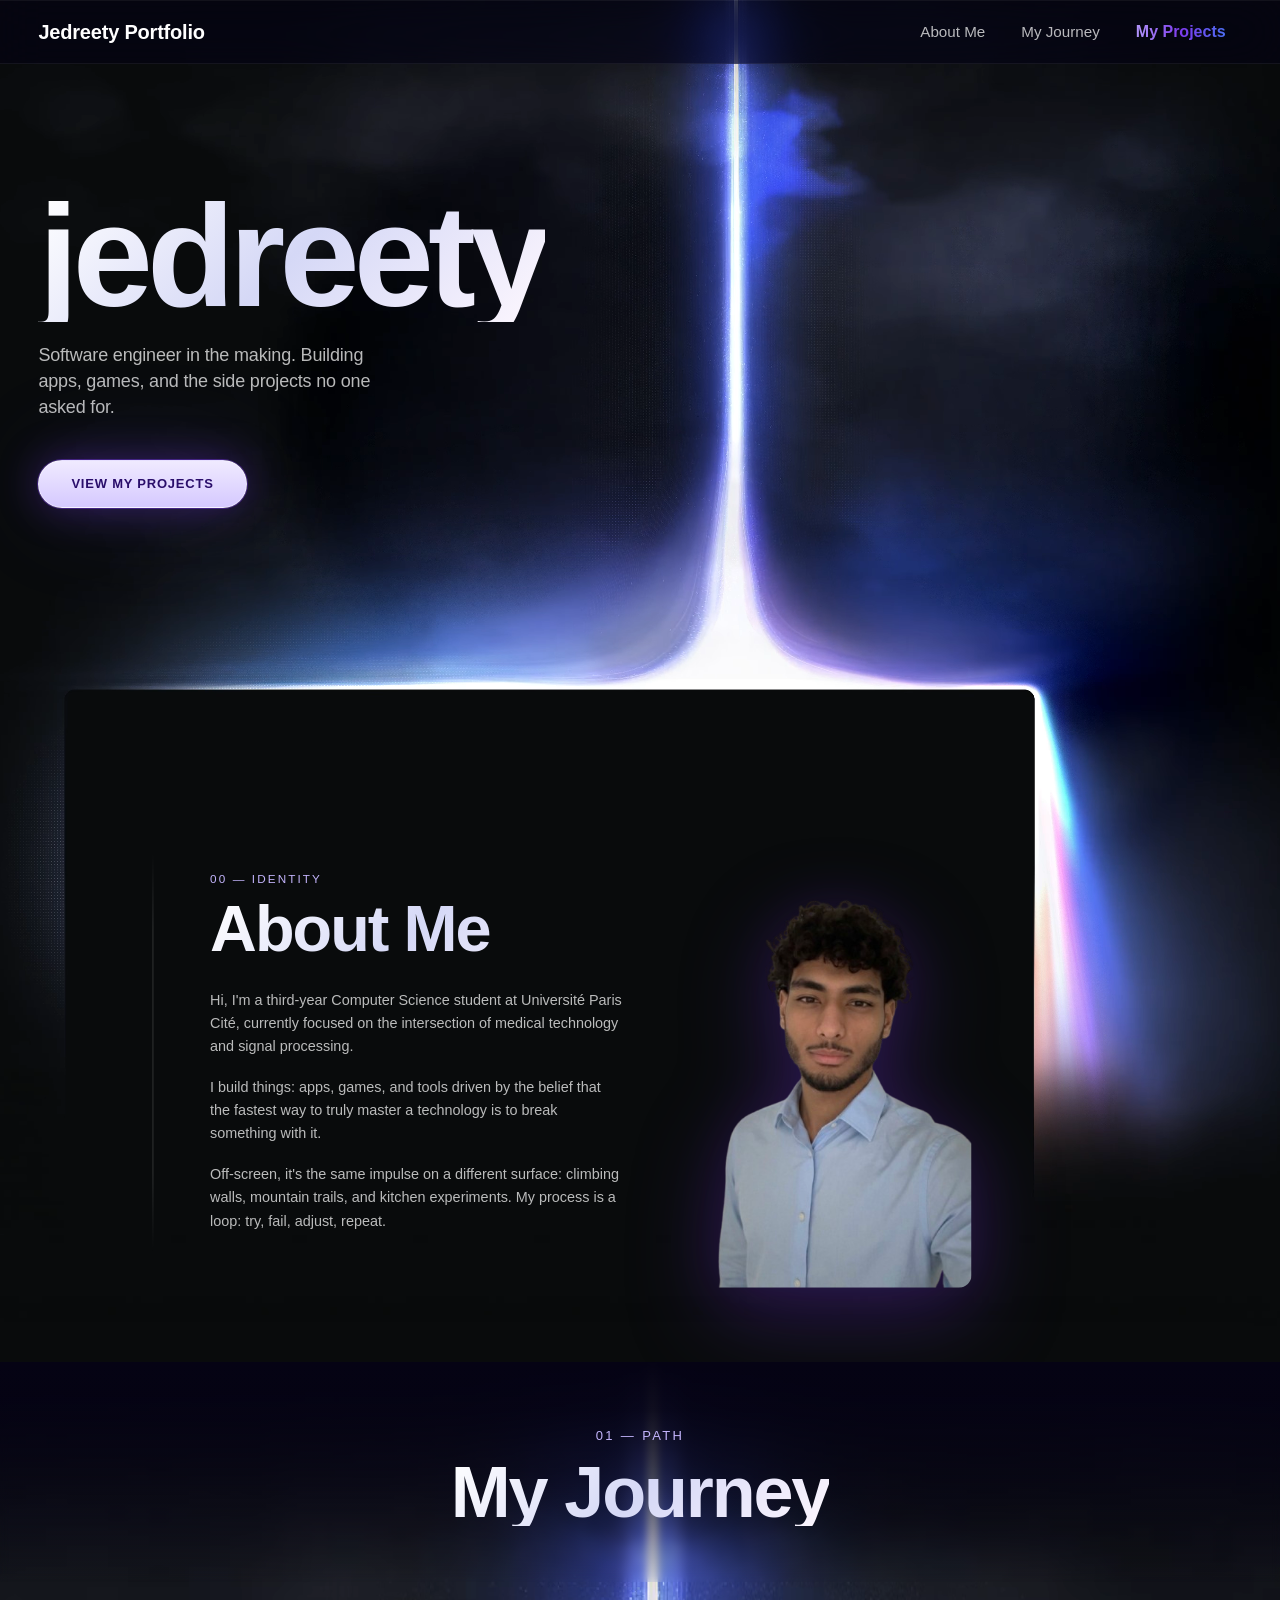
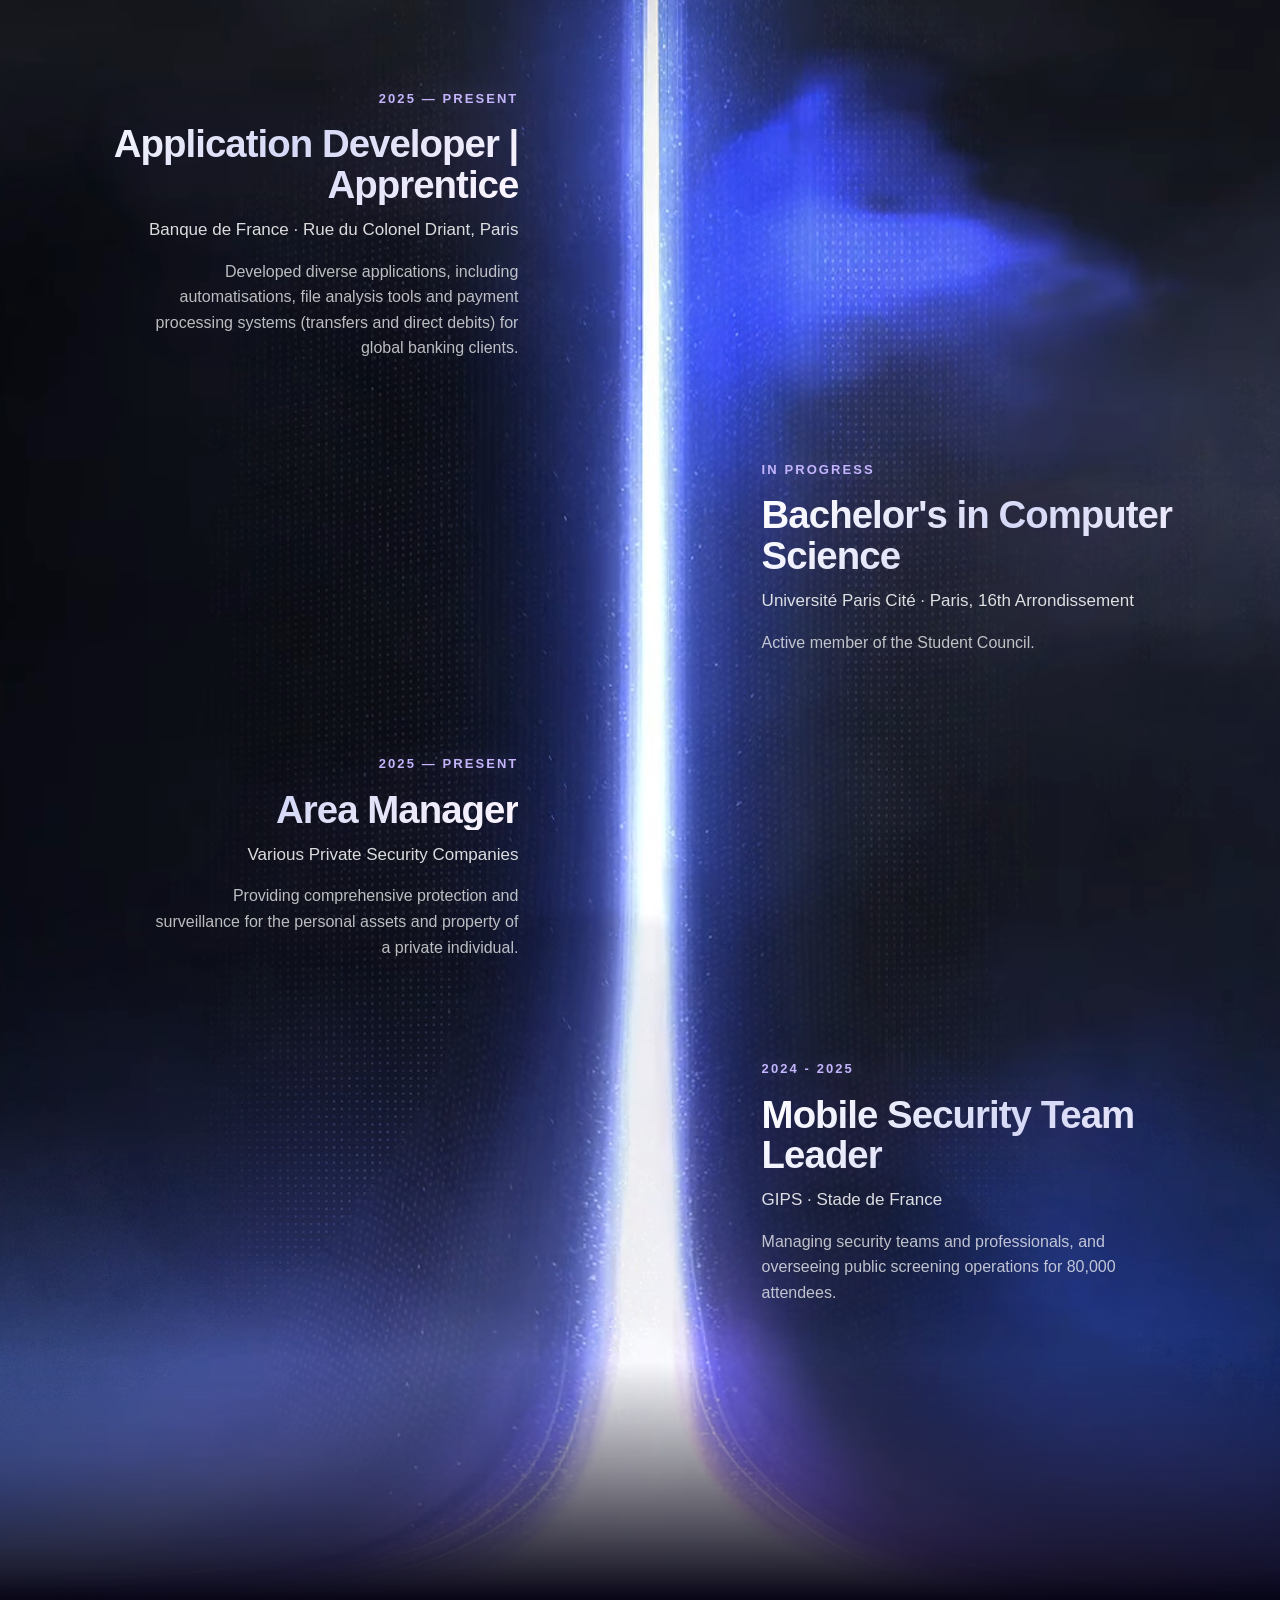
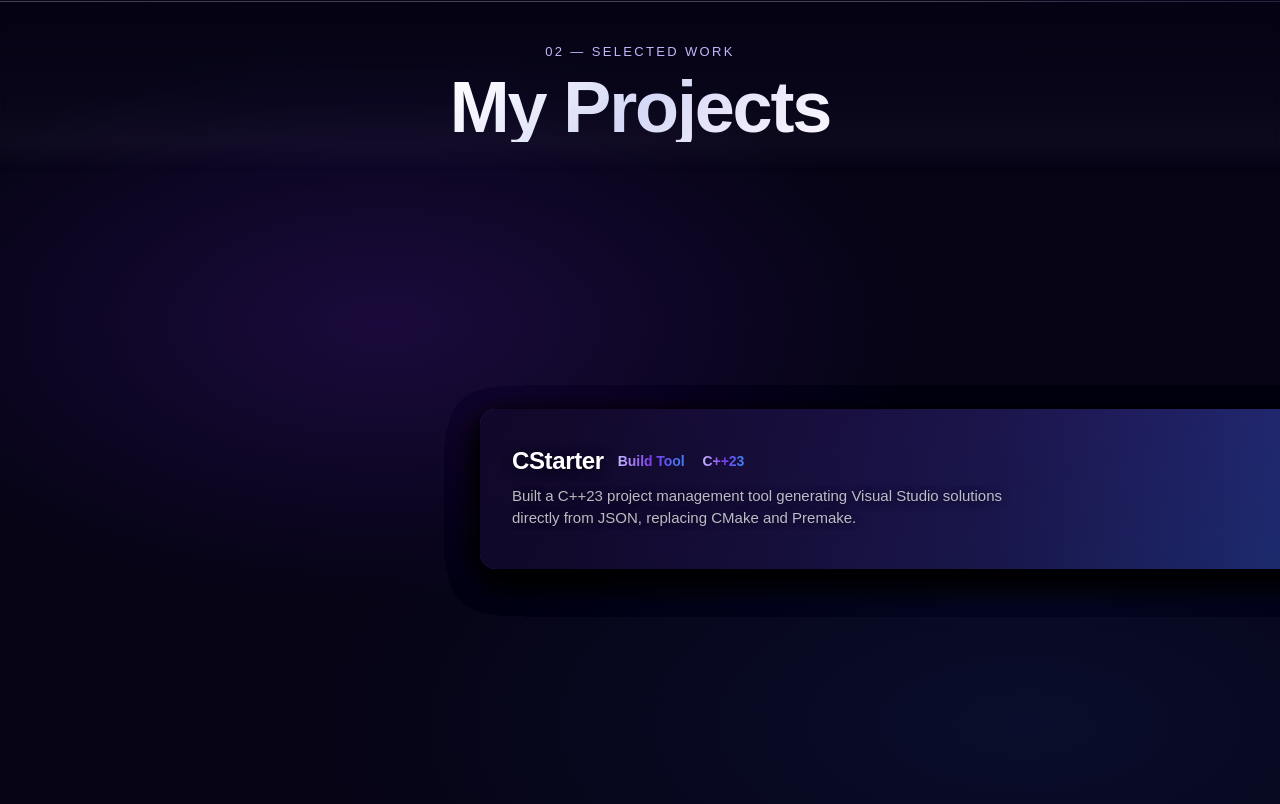
==== commit f0dca0c2: "Use relative paths for docs assets Updated docs/index.html to replace absolute "/docs/..." URLs with" ====
--- a/docs/index.html
+++ b/docs/index.html
@@ -18,17 +18,17 @@
        tokens → base → components (shared atoms) → sections.
        Sections may override component defaults; the cascade
        relies on this order. -->
-  <link rel="stylesheet" href="/docs/Styles/tokens.css">
-  <link rel="stylesheet" href="/docs/Styles/base.css">
-  <link rel="stylesheet" href="/docs/Styles/components.css">
-  <link rel="stylesheet" href="/docs/Styles/header.css">
-  <link rel="stylesheet" href="/docs/Styles/hero.css">
-  <link rel="stylesheet" href="/docs/Styles/journey.css">
-  <link rel="stylesheet" href="/docs/Styles/projects.css">
+  <link rel="stylesheet" href="./Styles/tokens.css">
+  <link rel="stylesheet" href="./Styles/base.css">
+  <link rel="stylesheet" href="./Styles/components.css">
+  <link rel="stylesheet" href="./Styles/header.css">
+  <link rel="stylesheet" href="./Styles/hero.css">
+  <link rel="stylesheet" href="./Styles/journey.css">
+  <link rel="stylesheet" href="./Styles/projects.css">
 
   <!-- Module entry. `defer` waits for HTML parse to finish
        before running, so DOMContentLoaded is reliable inside. -->
-  <script type="module" src="/docs/Scripts/main.js" defer></script>
+  <script type="module" src="./Scripts/main.js" defer></script>
 </head>
 
 <body>
@@ -98,8 +98,8 @@
              autoplay muted loop playsinline
              preload="auto"
              aria-hidden="true">
-        <source src="/docs/Assets/Video/Hero/SkyLight.webm" type="video/webm">
-        <source src="/docs/Assets/Video/Hero/SkyLight.mp4"  type="video/mp4">
+        <source src="./Assets/Video/Hero/SkyLight.webm" type="video/webm">
+        <source src="./Assets/Video/Hero/SkyLight.mp4"  type="video/mp4">
       </video>
 
       <div class="hero__cursor-glow"
@@ -163,7 +163,7 @@
           </div>
 
           <figure class="about-card__portrait">
-            <img src="/docs/Assets/Images/AboutMe/portrait.png"
+            <img src="./Assets/Images/AboutMe/portrait.png"
                  alt="Portrait of Jedreety"
                  loading="lazy"
                  decoding="async">
@@ -192,8 +192,8 @@
              autoplay muted loop playsinline
              preload="metadata"
              aria-hidden="true">
-        <source src="/docs/Assets/Video/Hero/SkyLight.webm" type="video/webm">
-        <source src="/docs/Assets/Video/Hero/SkyLight.mp4"  type="video/mp4">
+        <source src="./Assets/Video/Hero/SkyLight.webm" type="video/webm">
+        <source src="./Assets/Video/Hero/SkyLight.mp4"  type="video/mp4">
       </video>
 
       <div class="journey__inner">
@@ -289,7 +289,7 @@
       <div class="projects__stage" data-component="projects-carousel">
         <ol class="projects__list">
 
-          <li class="projects__item" data-image="/docs/Assets/Images/Projects/purple-triangle.png">
+          <li class="projects__item" data-image="./Assets/Images/Projects/purple-triangle.png">
             <a class="project-strip" href="#" aria-label="Open Gem Engine">
               <div class="project-strip__bg" aria-hidden="true"></div>
               <div class="project-strip__overlay" aria-hidden="true"></div>
@@ -308,7 +308,7 @@
             </a>
           </li>
 
-          <li class="projects__item" data-image="/docs/Assets/Images/Projects/website-2.png">
+          <li class="projects__item" data-image="./Assets/Images/Projects/website-2.png">
             <a class="project-strip" href="#" aria-label="Open Gem Compiler">
               <div class="project-strip__bg" aria-hidden="true"></div>
               <div class="project-strip__overlay" aria-hidden="true"></div>
@@ -327,7 +327,7 @@
             </a>
           </li>
 
-          <li class="projects__item" data-image="/docs/Assets/Images/Projects/purple-triangle.png">
+          <li class="projects__item" data-image="./Assets/Images/Projects/purple-triangle.png">
             <a class="project-strip" href="#" aria-label="Open Queens Solver">
               <div class="project-strip__bg" aria-hidden="true"></div>
               <div class="project-strip__overlay" aria-hidden="true"></div>
@@ -346,7 +346,7 @@
             </a>
           </li>
 
-          <li class="projects__item" data-image="/docs/Assets/Images/Projects/ashborn.png">
+          <li class="projects__item" data-image="./Assets/Images/Projects/ashborn.png">
             <a class="project-strip" href="#" aria-label="Open AshBorn">
               <div class="project-strip__bg" aria-hidden="true"></div>
               <div class="project-strip__overlay" aria-hidden="true"></div>
@@ -365,7 +365,7 @@
             </a>
           </li>
 
-          <li class="projects__item" data-image="/docs/Assets/Images/Projects/wifi-pulse.png">
+          <li class="projects__item" data-image="./Assets/Images/Projects/wifi-pulse.png">
             <a class="project-strip" href="#" aria-label="Open WiFi Pulse">
               <div class="project-strip__bg" aria-hidden="true"></div>
               <div class="project-strip__overlay" aria-hidden="true"></div>
@@ -384,7 +384,7 @@
             </a>
           </li>
 
-          <li class="projects__item" data-image="/docs/Assets/Images/Projects/cstarter.png">
+          <li class="projects__item" data-image="./Assets/Images/Projects/cstarter.png">
             <a class="project-strip" href="#" aria-label="Open CStarter">
               <div class="project-strip__bg" aria-hidden="true"></div>
               <div class="project-strip__overlay" aria-hidden="true"></div>
